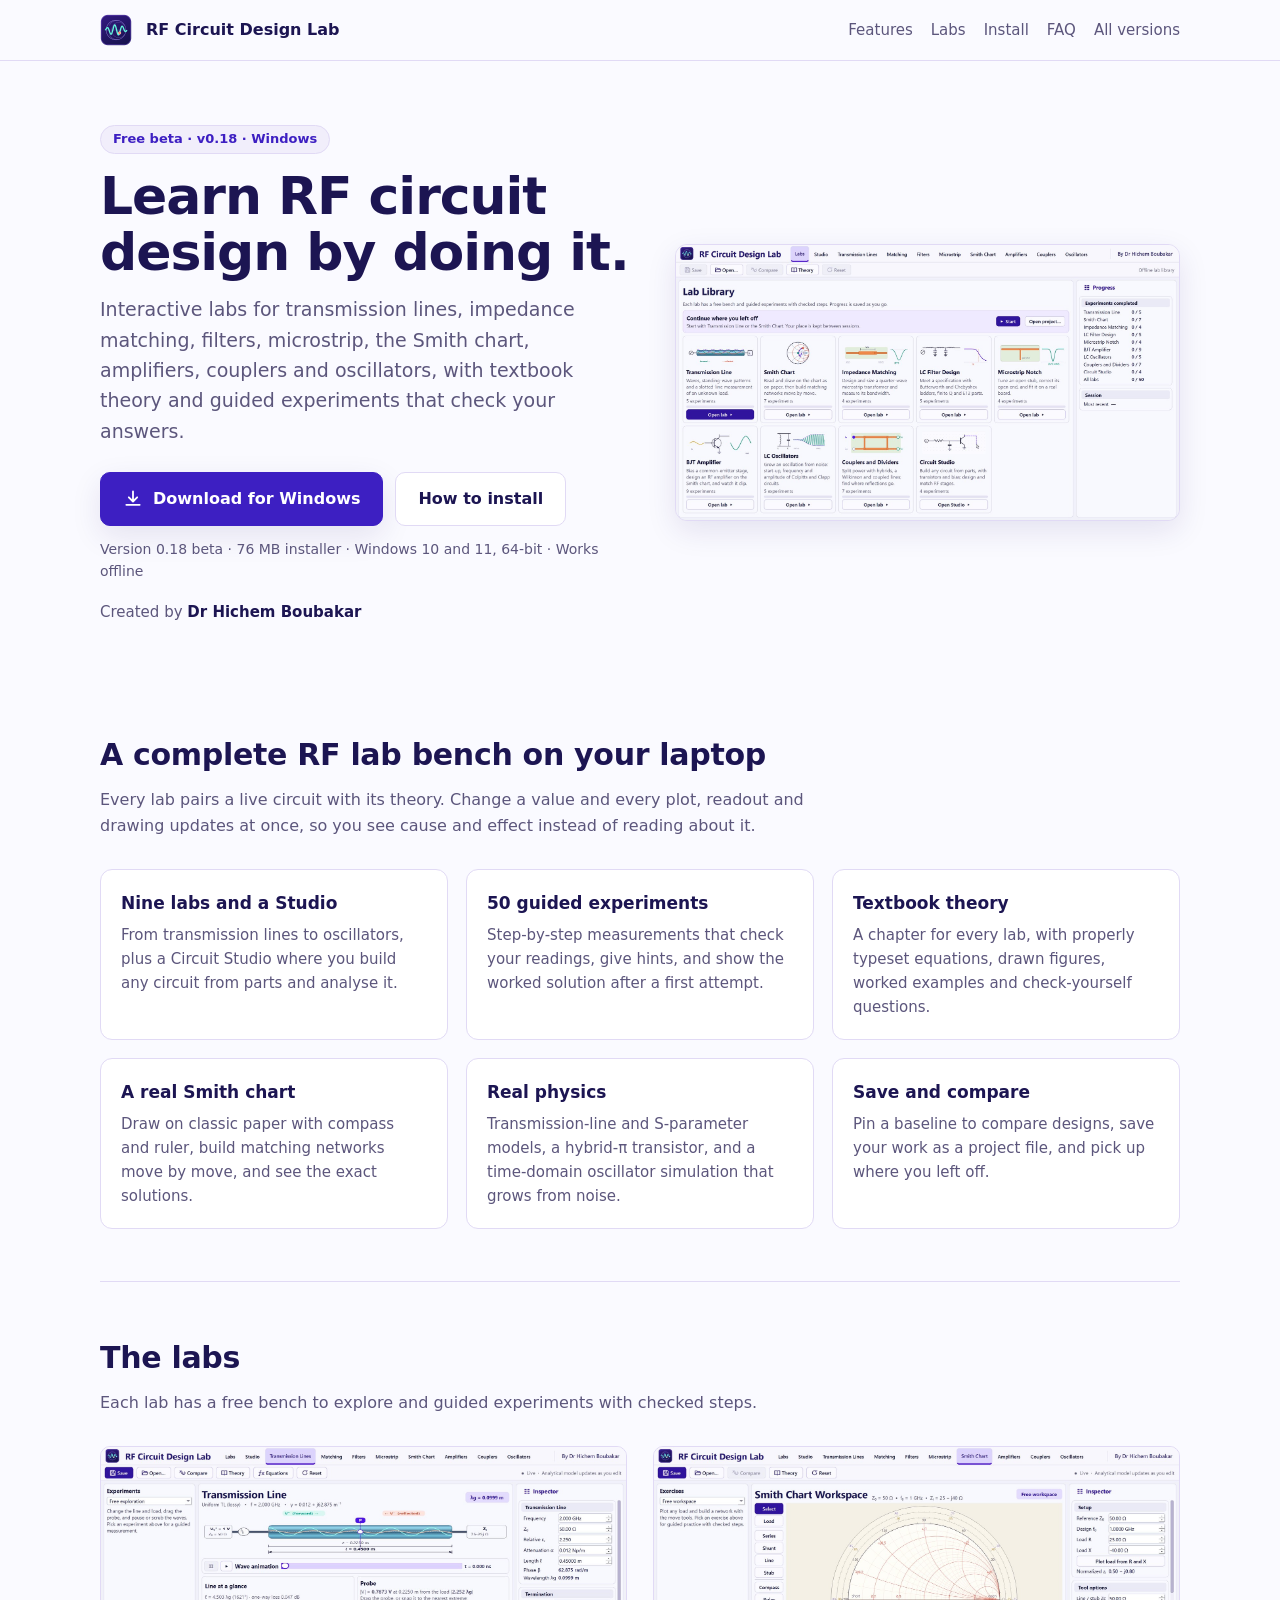
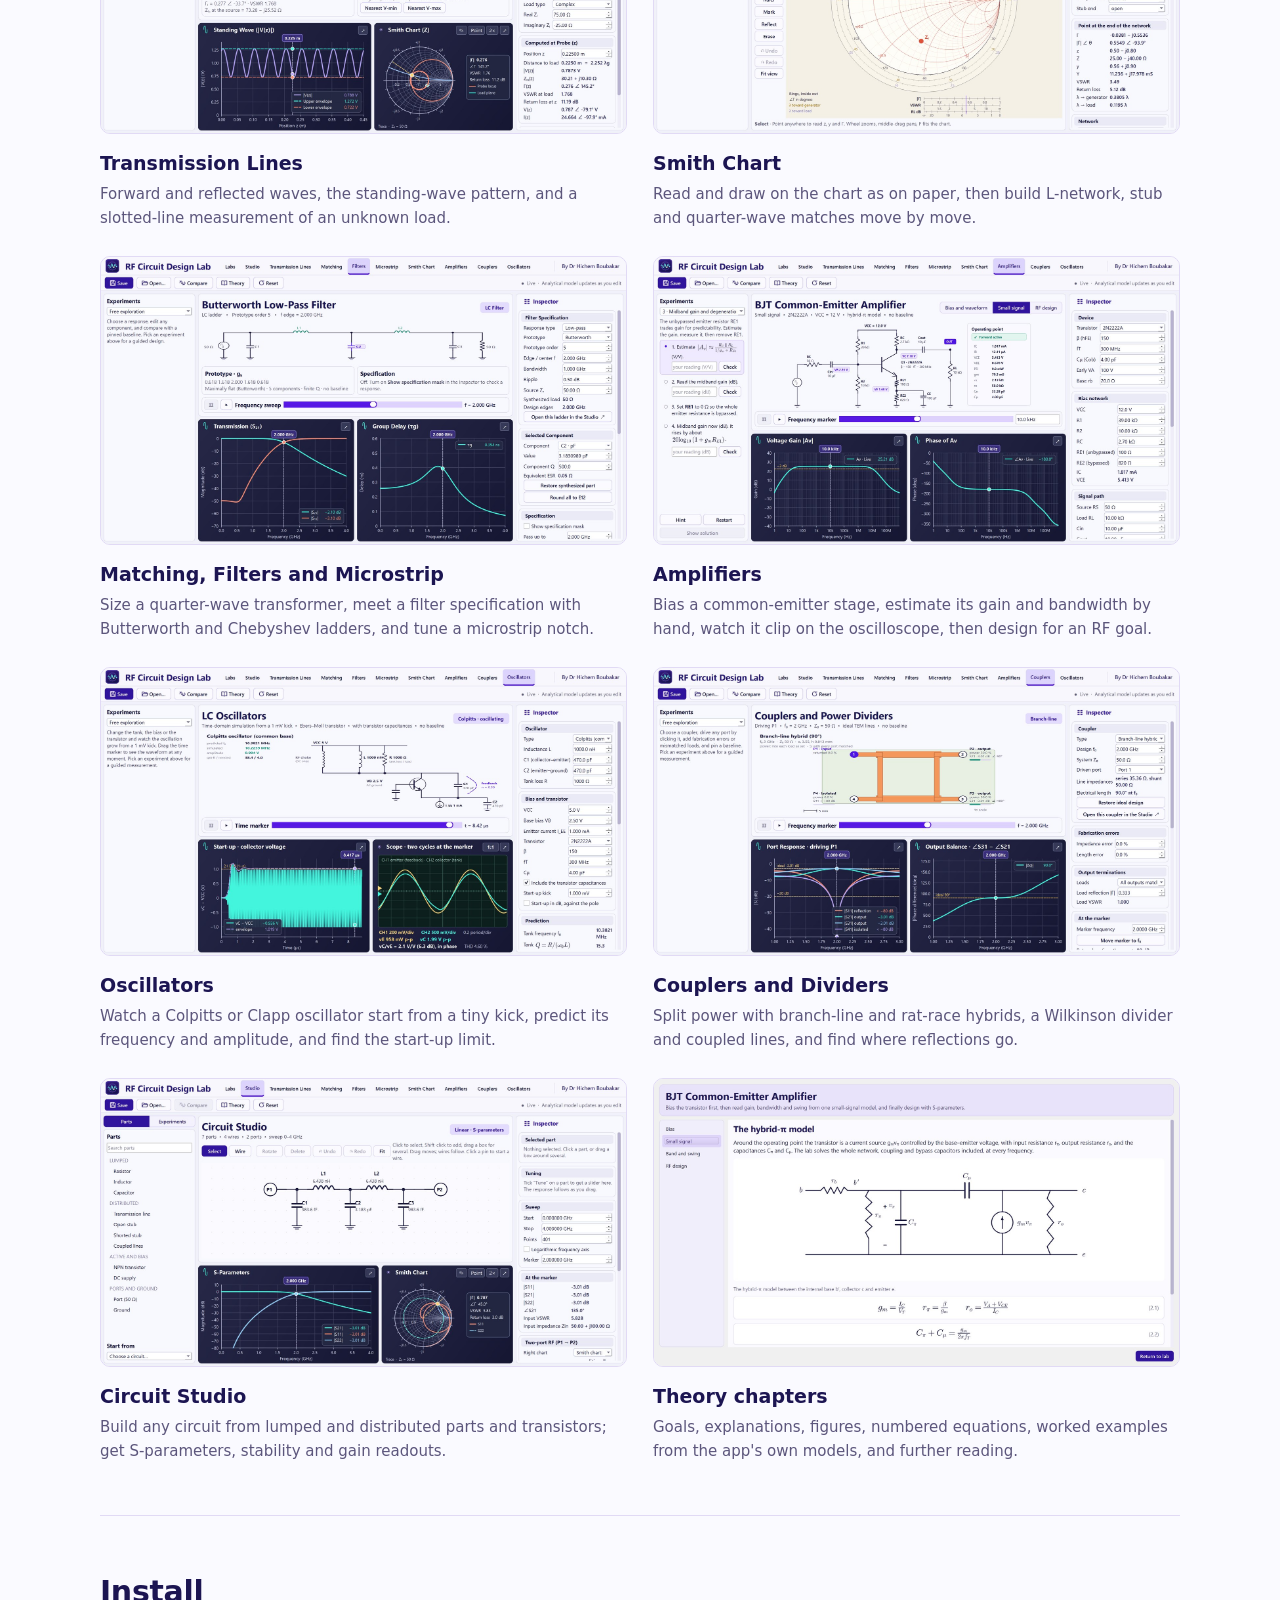
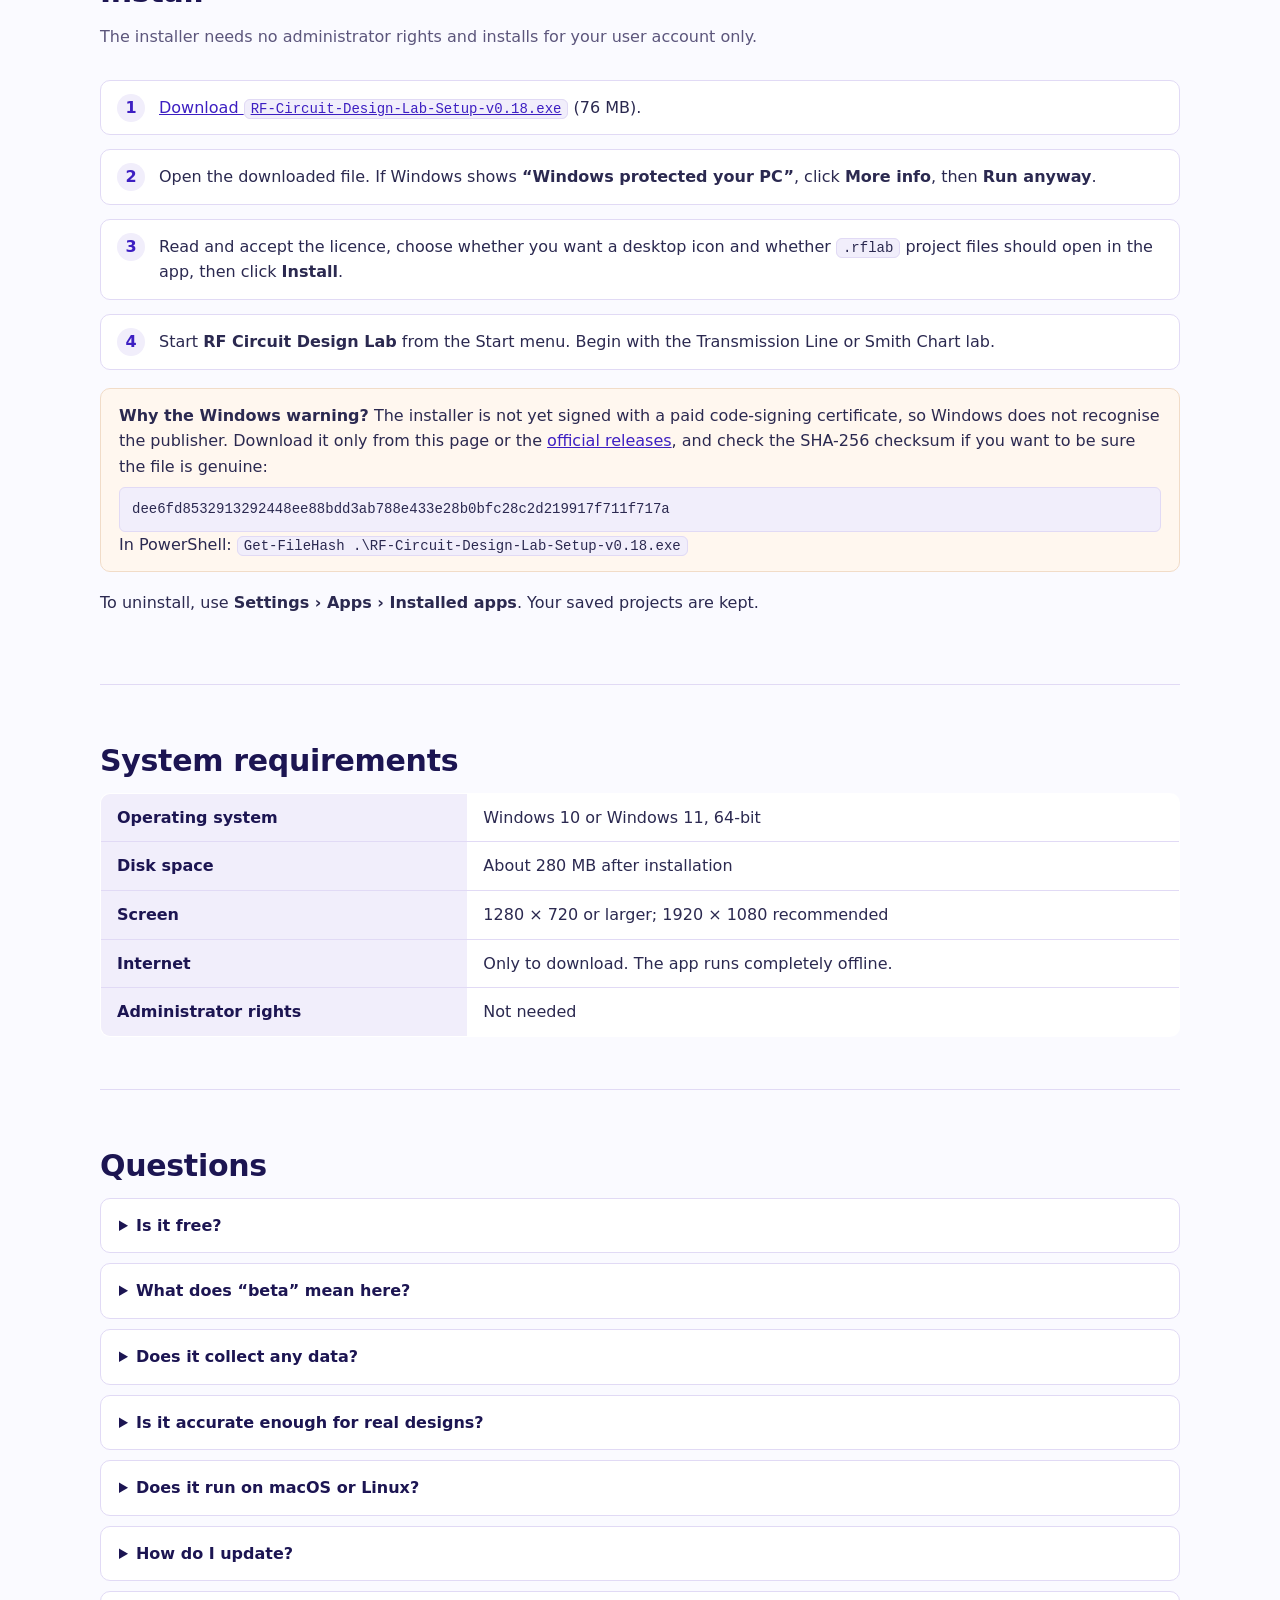
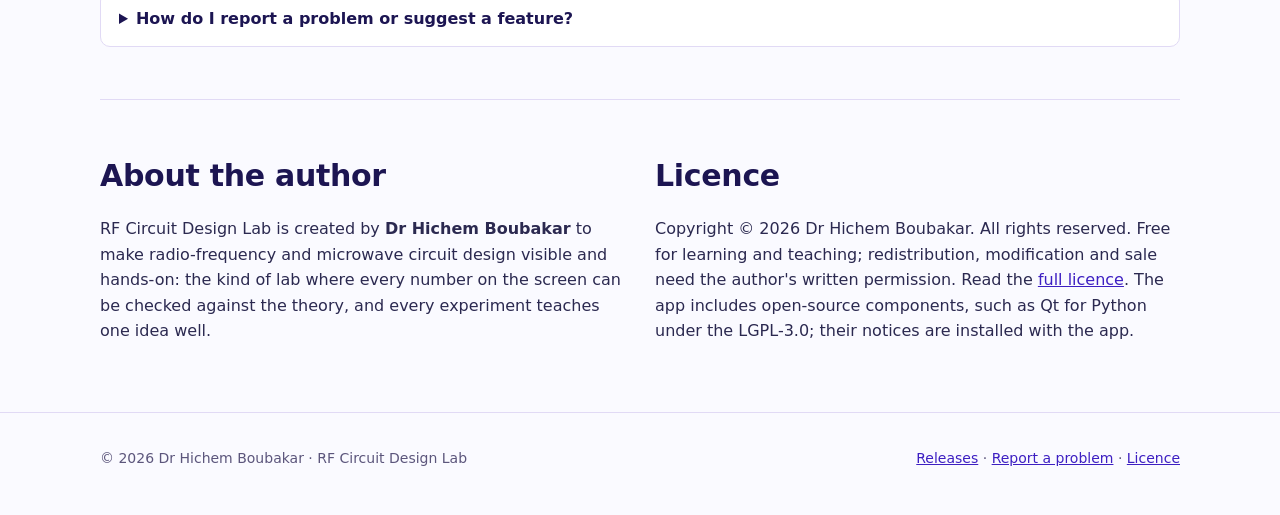
==== docs/index.html @ ada518f0 "RF Circuit Design Lab download page and v0.18 beta information" ====
<!doctype html>
<html lang="en">
<head>
<meta charset="utf-8">
<meta name="viewport" content="width=device-width, initial-scale=1">
<title>RF Circuit Design Lab: interactive RF and microwave labs for Windows</title>
<meta name="description" content="RF Circuit Design Lab by Dr Hichem Boubakar: free, offline Windows labs for transmission lines, matching, filters, microstrip, the Smith chart, amplifiers, couplers and oscillators, with theory chapters and guided experiments.">
<meta property="og:title" content="RF Circuit Design Lab">
<meta property="og:description" content="Interactive RF and microwave circuit design labs for Windows, with theory and guided experiments. Free beta.">
<meta property="og:image" content="https://hichemriky-maker.github.io/rf-circuit-design-lab/images/library.jpg">
<meta property="og:type" content="website">
<link rel="icon" href="images/favicon.ico">
<style>
:root {
  --bg: #fafaff; --surface: #ffffff; --soft: #f1eefb; --line: #e1daf5;
  --ink: #1c1552; --text: #2b2950; --muted: #5c567c; --accent: #3d1fc2; --accent-ink: #ffffff;
  --mint: #0a8f79; --warn-bg: #fff7ef; --warn-line: #f1dcc8;
  --shadow: 0 10px 30px rgba(40, 20, 110, .10);
}
@media (prefers-color-scheme: dark) {
  :root:not([data-theme="light"]) {
    --bg: #12101f; --surface: #1b1830; --soft: #221e3b; --line: #332d55;
    --ink: #ece9ff; --text: #d9d5f2; --muted: #a49fc4; --accent: #8f7bff; --accent-ink: #12101f;
    --mint: #43d3b8; --warn-bg: #2a2117; --warn-line: #4d3a26; --shadow: 0 10px 30px rgba(0,0,0,.35);
  }
}
* { box-sizing: border-box; }
html { scroll-behavior: smooth; }
body { margin: 0; background: var(--bg); color: var(--text); font: 16px/1.6 "Segoe UI", system-ui, -apple-system, Roboto, sans-serif; }
a { color: var(--accent); }
img { max-width: 100%; height: auto; display: block; }
.hero > *, .labs > *, .author > *, .features > * { min-width: 0; }
.wrap { max-width: 1120px; margin: 0 auto; padding: 0 20px; }
header.top { position: sticky; top: 0; z-index: 5; background: color-mix(in srgb, var(--bg) 88%, transparent); backdrop-filter: blur(8px); border-bottom: 1px solid var(--line); }
header.top .wrap { display: flex; align-items: center; gap: 14px; height: 60px; }
header.top img { width: 32px; height: 32px; border-radius: 8px; }
header.top .name { font-weight: 700; color: var(--ink); }
header.top nav { margin-left: auto; display: flex; gap: 18px; font-size: 15px; }
header.top nav a { color: var(--muted); text-decoration: none; }
header.top nav a:hover { color: var(--accent); }
.hero { padding: 64px 0 40px; display: grid; grid-template-columns: 1.05fr 1fr; gap: 44px; align-items: center; }
.badge { display: inline-block; font-size: 13px; font-weight: 650; color: var(--accent); background: var(--soft); border: 1px solid var(--line); border-radius: 999px; padding: 3px 12px; }
h1 { font-size: clamp(34px, 5vw, 52px); line-height: 1.08; color: var(--ink); margin: 14px 0 14px; letter-spacing: -.02em; }
.lead { font-size: 19px; color: var(--muted); margin: 0 0 26px; }
.by { color: var(--muted); margin-top: 18px; font-size: 15px; }
.by strong { color: var(--ink); }
.actions { display: flex; flex-wrap: wrap; gap: 12px; align-items: center; }
.button { display: inline-flex; align-items: center; gap: 10px; padding: 13px 22px; border-radius: 10px; font-weight: 650; text-decoration: none; border: 1px solid var(--line); color: var(--ink); background: var(--surface); }
.button.primary { background: var(--accent); color: var(--accent-ink); border-color: var(--accent); box-shadow: var(--shadow); }
.button.primary:hover { filter: brightness(1.08); }
.button svg { width: 20px; height: 20px; }
.meta { font-size: 14px; color: var(--muted); margin-top: 12px; }
.shot { border-radius: 12px; border: 1px solid var(--line); box-shadow: var(--shadow); background: var(--surface); }
section { padding: 52px 0; }
section + section { border-top: 1px solid var(--line); }
h2 { font-size: 30px; color: var(--ink); margin: 0 0 8px; letter-spacing: -.01em; }
.sub { color: var(--muted); margin: 0 0 30px; max-width: 760px; }
.features { display: grid; grid-template-columns: repeat(3, 1fr); gap: 18px; }
.card { background: var(--surface); border: 1px solid var(--line); border-radius: 12px; padding: 20px; }
.card h3 { margin: 0 0 6px; font-size: 17px; color: var(--ink); }
.card p { margin: 0; color: var(--muted); font-size: 15px; }
.labs { display: grid; grid-template-columns: repeat(2, 1fr); gap: 26px; }
.lab figure { margin: 0; }
.lab img { border-radius: 10px; border: 1px solid var(--line); }
.lab h3 { margin: 14px 0 4px; color: var(--ink); font-size: 19px; }
.lab p { margin: 0; color: var(--muted); font-size: 15px; }
.list { display: grid; grid-template-columns: repeat(2, 1fr); gap: 10px 30px; padding: 0; margin: 0; list-style: none; }
.list li { padding-left: 26px; position: relative; }
.list li::before { content: ""; position: absolute; left: 4px; top: 9px; width: 9px; height: 9px; border-radius: 50%; background: var(--mint); }
.steps { counter-reset: step; list-style: none; padding: 0; margin: 0; display: grid; gap: 14px; }
.steps li { counter-increment: step; position: relative; padding: 14px 18px 14px 58px; background: var(--surface); border: 1px solid var(--line); border-radius: 10px; }
.steps li::before { content: counter(step); position: absolute; left: 16px; top: 13px; width: 28px; height: 28px; border-radius: 50%; background: var(--soft); color: var(--accent); font-weight: 700; display: grid; place-items: center; }
.note { background: var(--warn-bg); border: 1px solid var(--warn-line); border-radius: 10px; padding: 14px 18px; margin-top: 18px; }
code, .hash { font-family: Consolas, "Cascadia Mono", monospace; font-size: 14px; background: var(--soft); border: 1px solid var(--line); border-radius: 6px; padding: 1px 6px; }
.hash { display: block; padding: 10px 12px; overflow-wrap: anywhere; margin-top: 8px; }
table { width: 100%; border-collapse: collapse; background: var(--surface); border: 1px solid var(--line); border-radius: 10px; overflow: hidden; }
th, td { text-align: left; padding: 11px 16px; border-bottom: 1px solid var(--line); vertical-align: top; }
th { width: 34%; color: var(--ink); font-weight: 650; background: var(--soft); }
tr:last-child th, tr:last-child td { border-bottom: none; }
details { background: var(--surface); border: 1px solid var(--line); border-radius: 10px; padding: 14px 18px; }
details + details { margin-top: 10px; }
summary { cursor: pointer; font-weight: 650; color: var(--ink); }
details p { margin: 10px 0 0; color: var(--muted); }
.author { display: grid; grid-template-columns: 1fr 1fr; gap: 30px; }
footer { padding: 34px 0 46px; color: var(--muted); font-size: 14px; border-top: 1px solid var(--line); }
footer .wrap { display: flex; flex-wrap: wrap; gap: 10px 24px; justify-content: space-between; }
@media (max-width: 860px) {
  .hero, .labs, .author { grid-template-columns: 1fr; }
  .features { grid-template-columns: 1fr 1fr; }
  .list { grid-template-columns: 1fr; }
  header.top nav { display: none; }
  .hero { padding-top: 36px; }
}
@media (max-width: 560px) { .features { grid-template-columns: 1fr; } th { width: 42%; } }
</style>
</head>
<body>
<header class="top">
  <div class="wrap">
    <img src="images/icon.png" alt="">
    <span class="name">RF Circuit Design Lab</span>
    <nav>
      <a href="#features">Features</a>
      <a href="#labs">Labs</a>
      <a href="#install">Install</a>
      <a href="#faq">FAQ</a>
      <a href="https://github.com/hichemriky-maker/rf-circuit-design-lab/releases">All versions</a>
    </nav>
  </div>
</header>

<main class="wrap">
  <div class="hero">
    <div>
      <span class="badge">Free beta · v0.18 · Windows</span>
      <h1>Learn RF circuit design by doing it.</h1>
      <p class="lead">Interactive labs for transmission lines, impedance matching, filters, microstrip, the Smith chart, amplifiers, couplers and oscillators, with textbook theory and guided experiments that check your answers.</p>
      <div class="actions">
        <a class="button primary" href="https://github.com/hichemriky-maker/rf-circuit-design-lab/releases/download/v0.18/RF-Circuit-Design-Lab-Setup-v0.18.exe">
          <svg viewBox="0 0 24 24" fill="none" stroke="currentColor" stroke-width="2.2" stroke-linecap="round" stroke-linejoin="round" aria-hidden="true"><path d="M12 3v12m0 0-5-5m5 5 5-5M4 19h16"/></svg>
          Download for Windows
        </a>
        <a class="button" href="#install">How to install</a>
      </div>
      <p class="meta">Version 0.18 beta · 76 MB installer · Windows 10 and 11, 64-bit · Works offline</p>
      <p class="by">Created by <strong>Dr Hichem Boubakar</strong></p>
    </div>
    <img class="shot" src="images/library.jpg" alt="The Lab Library: nine labs and the Circuit Studio, each with its experiments and progress" width="1600" height="873">
  </div>

  <section id="features">
    <h2>A complete RF lab bench on your laptop</h2>
    <p class="sub">Every lab pairs a live circuit with its theory. Change a value and every plot, readout and drawing updates at once, so you see cause and effect instead of reading about it.</p>
    <div class="features">
      <div class="card"><h3>Nine labs and a Studio</h3><p>From transmission lines to oscillators, plus a Circuit Studio where you build any circuit from parts and analyse it.</p></div>
      <div class="card"><h3>50 guided experiments</h3><p>Step-by-step measurements that check your readings, give hints, and show the worked solution after a first attempt.</p></div>
      <div class="card"><h3>Textbook theory</h3><p>A chapter for every lab, with properly typeset equations, drawn figures, worked examples and check-yourself questions.</p></div>
      <div class="card"><h3>A real Smith chart</h3><p>Draw on classic paper with compass and ruler, build matching networks move by move, and see the exact solutions.</p></div>
      <div class="card"><h3>Real physics</h3><p>Transmission-line and S-parameter models, a hybrid-π transistor, and a time-domain oscillator simulation that grows from noise.</p></div>
      <div class="card"><h3>Save and compare</h3><p>Pin a baseline to compare designs, save your work as a project file, and pick up where you left off.</p></div>
    </div>
  </section>

  <section id="labs">
    <h2>The labs</h2>
    <p class="sub">Each lab has a free bench to explore and guided experiments with checked steps.</p>
    <div class="labs">
      <div class="lab"><img src="images/transmission-lines.jpg" alt="Transmission Line lab with the standing wave along the line" loading="lazy" width="1600" height="873"><h3>Transmission Lines</h3><p>Forward and reflected waves, the standing-wave pattern, and a slotted-line measurement of an unknown load.</p></div>
      <div class="lab"><img src="images/smith-chart.jpg" alt="Smith Chart workspace with a load plotted on the impedance grid" loading="lazy" width="1600" height="873"><h3>Smith Chart</h3><p>Read and draw on the chart as on paper, then build L-network, stub and quarter-wave matches move by move.</p></div>
      <div class="lab"><img src="images/filters.jpg" alt="LC Filter Design lab with a Butterworth ladder and its response" loading="lazy" width="1600" height="873"><h3>Matching, Filters and Microstrip</h3><p>Size a quarter-wave transformer, meet a filter specification with Butterworth and Chebyshev ladders, and tune a microstrip notch.</p></div>
      <div class="lab"><img src="images/amplifiers.jpg" alt="BJT amplifier lab with a guided gain experiment and frequency response" loading="lazy" width="1600" height="873"><h3>Amplifiers</h3><p>Bias a common-emitter stage, estimate its gain and bandwidth by hand, watch it clip on the oscilloscope, then design for an RF goal.</p></div>
      <div class="lab"><img src="images/oscillators.jpg" alt="LC Oscillators lab with a Colpitts circuit growing from noise" loading="lazy" width="1600" height="873"><h3>Oscillators</h3><p>Watch a Colpitts or Clapp oscillator start from a tiny kick, predict its frequency and amplitude, and find the start-up limit.</p></div>
      <div class="lab"><img src="images/couplers.jpg" alt="Couplers and Dividers lab with a branch-line hybrid" loading="lazy" width="1600" height="873"><h3>Couplers and Dividers</h3><p>Split power with branch-line and rat-race hybrids, a Wilkinson divider and coupled lines, and find where reflections go.</p></div>
      <div class="lab"><img src="images/studio.jpg" alt="Circuit Studio with a low-pass filter drawn from parts" loading="lazy" width="1600" height="873"><h3>Circuit Studio</h3><p>Build any circuit from lumped and distributed parts and transistors; get S-parameters, stability and gain readouts.</p></div>
      <div class="lab"><img src="images/theory.jpg" alt="Theory chapter with the hybrid-π model and typeset equations" loading="lazy" width="1600" height="873"><h3>Theory chapters</h3><p>Goals, explanations, figures, numbered equations, worked examples from the app's own models, and further reading.</p></div>
    </div>
  </section>

  <section id="install">
    <h2>Install</h2>
    <p class="sub">The installer needs no administrator rights and installs for your user account only.</p>
    <ol class="steps">
      <li><a href="https://github.com/hichemriky-maker/rf-circuit-design-lab/releases/download/v0.18/RF-Circuit-Design-Lab-Setup-v0.18.exe">Download <code>RF-Circuit-Design-Lab-Setup-v0.18.exe</code></a> (76 MB).</li>
      <li>Open the downloaded file. If Windows shows <strong>“Windows protected your PC”</strong>, click <strong>More info</strong>, then <strong>Run anyway</strong>.</li>
      <li>Read and accept the licence, choose whether you want a desktop icon and whether <code>.rflab</code> project files should open in the app, then click <strong>Install</strong>.</li>
      <li>Start <strong>RF Circuit Design Lab</strong> from the Start menu. Begin with the Transmission Line or Smith Chart lab.</li>
    </ol>
    <div class="note"><strong>Why the Windows warning?</strong> The installer is not yet signed with a paid code-signing certificate, so Windows does not recognise the publisher. Download it only from this page or the <a href="https://github.com/hichemriky-maker/rf-circuit-design-lab/releases">official releases</a>, and check the SHA-256 checksum if you want to be sure the file is genuine:
      <span class="hash">dee6fd8532913292448ee88bdd3ab788e433e28b0bfc28c2d219917f711f717a</span>
      In PowerShell: <code>Get-FileHash .\RF-Circuit-Design-Lab-Setup-v0.18.exe</code></div>
    <p style="margin-top:18px">To uninstall, use <strong>Settings › Apps › Installed apps</strong>. Your saved projects are kept.</p>
  </section>

  <section id="requirements">
    <h2>System requirements</h2>
    <table>
      <tr><th>Operating system</th><td>Windows 10 or Windows 11, 64-bit</td></tr>
      <tr><th>Disk space</th><td>About 280 MB after installation</td></tr>
      <tr><th>Screen</th><td>1280 × 720 or larger; 1920 × 1080 recommended</td></tr>
      <tr><th>Internet</th><td>Only to download. The app runs completely offline.</td></tr>
      <tr><th>Administrator rights</th><td>Not needed</td></tr>
    </table>
  </section>

  <section id="faq">
    <h2>Questions</h2>
    <details><summary>Is it free?</summary><p>Yes. It is free for learning and teaching. Please share a link to this page rather than the installer file, so everyone gets the latest version.</p></details>
    <details><summary>What does “beta” mean here?</summary><p>All labs work and the physics is tested against closed-form results, but the app is still growing. Features may change between versions, and your reports help make it better.</p></details>
    <details><summary>Does it collect any data?</summary><p>No. The app works offline and sends nothing anywhere. Your session and projects are stored only on your own computer.</p></details>
    <details><summary>Is it accurate enough for real designs?</summary><p>It uses simplified models made for teaching. Results show the right behaviour and trends but can differ from real hardware. Do not use it for production or safety-critical design.</p></details>
    <details><summary>Does it run on macOS or Linux?</summary><p>Not yet. This version is for Windows only.</p></details>
    <details><summary>How do I update?</summary><p>Download the newest installer from this page and run it. It replaces the old version and keeps your saved work.</p></details>
    <details><summary>How do I report a problem or suggest a feature?</summary><p><a href="https://github.com/hichemriky-maker/rf-circuit-design-lab/issues">Open an issue on GitHub</a> with what you did, what you expected and what happened, plus a screenshot if you can.</p></details>
  </section>

  <section id="about">
    <div class="author">
      <div>
        <h2>About the author</h2>
        <p>RF Circuit Design Lab is created by <strong>Dr Hichem Boubakar</strong> to make radio-frequency and microwave circuit design visible and hands-on: the kind of lab where every number on the screen can be checked against the theory, and every experiment teaches one idea well.</p>
      </div>
      <div>
        <h2>Licence</h2>
        <p>Copyright © 2026 Dr Hichem Boubakar. All rights reserved. Free for learning and teaching; redistribution, modification and sale need the author's written permission. Read the <a href="https://github.com/hichemriky-maker/rf-circuit-design-lab/blob/main/LICENSE.txt">full licence</a>. The app includes open-source components, such as Qt for Python under the LGPL-3.0; their notices are installed with the app.</p>
      </div>
    </div>
  </section>
</main>

<footer>
  <div class="wrap">
    <span>© 2026 Dr Hichem Boubakar · RF Circuit Design Lab</span>
    <span><a href="https://github.com/hichemriky-maker/rf-circuit-design-lab/releases">Releases</a> · <a href="https://github.com/hichemriky-maker/rf-circuit-design-lab/issues">Report a problem</a> · <a href="https://github.com/hichemriky-maker/rf-circuit-design-lab/blob/main/LICENSE.txt">Licence</a></span>
  </div>
</footer>
</body>
</html>
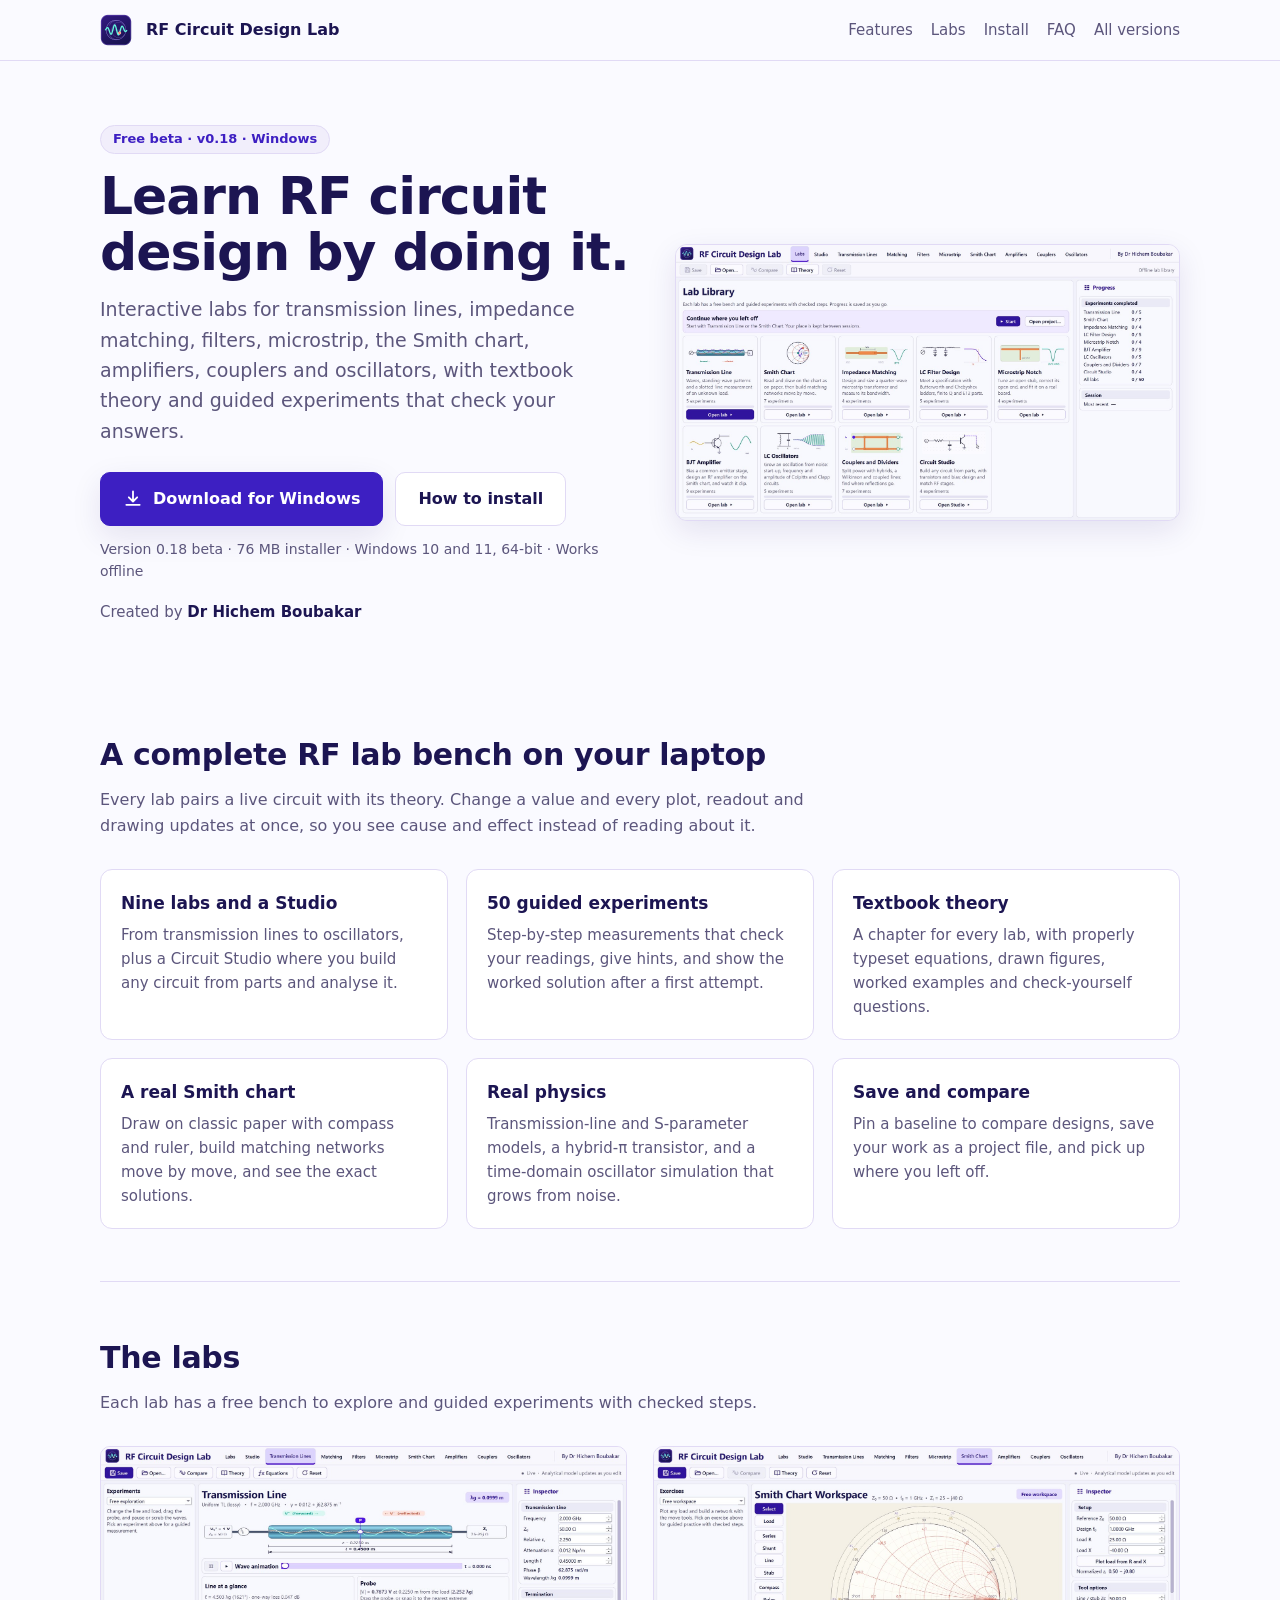
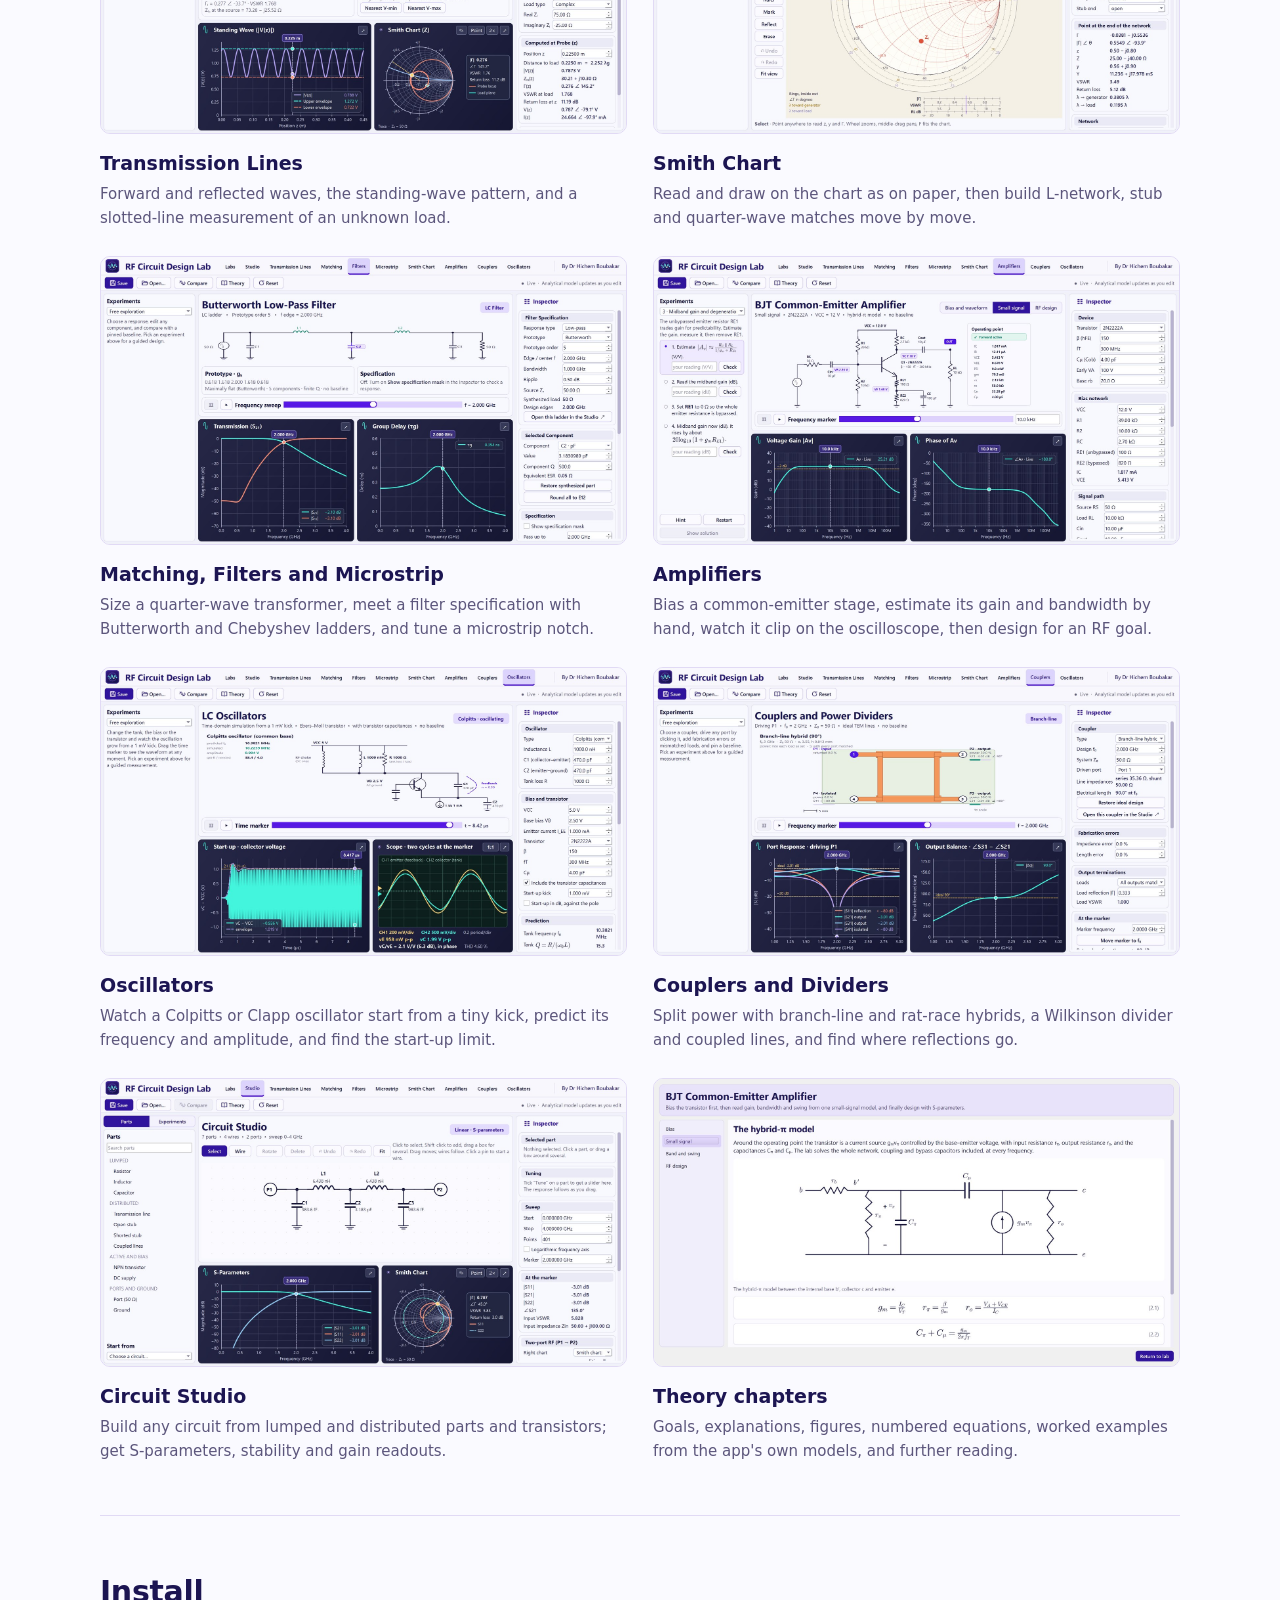
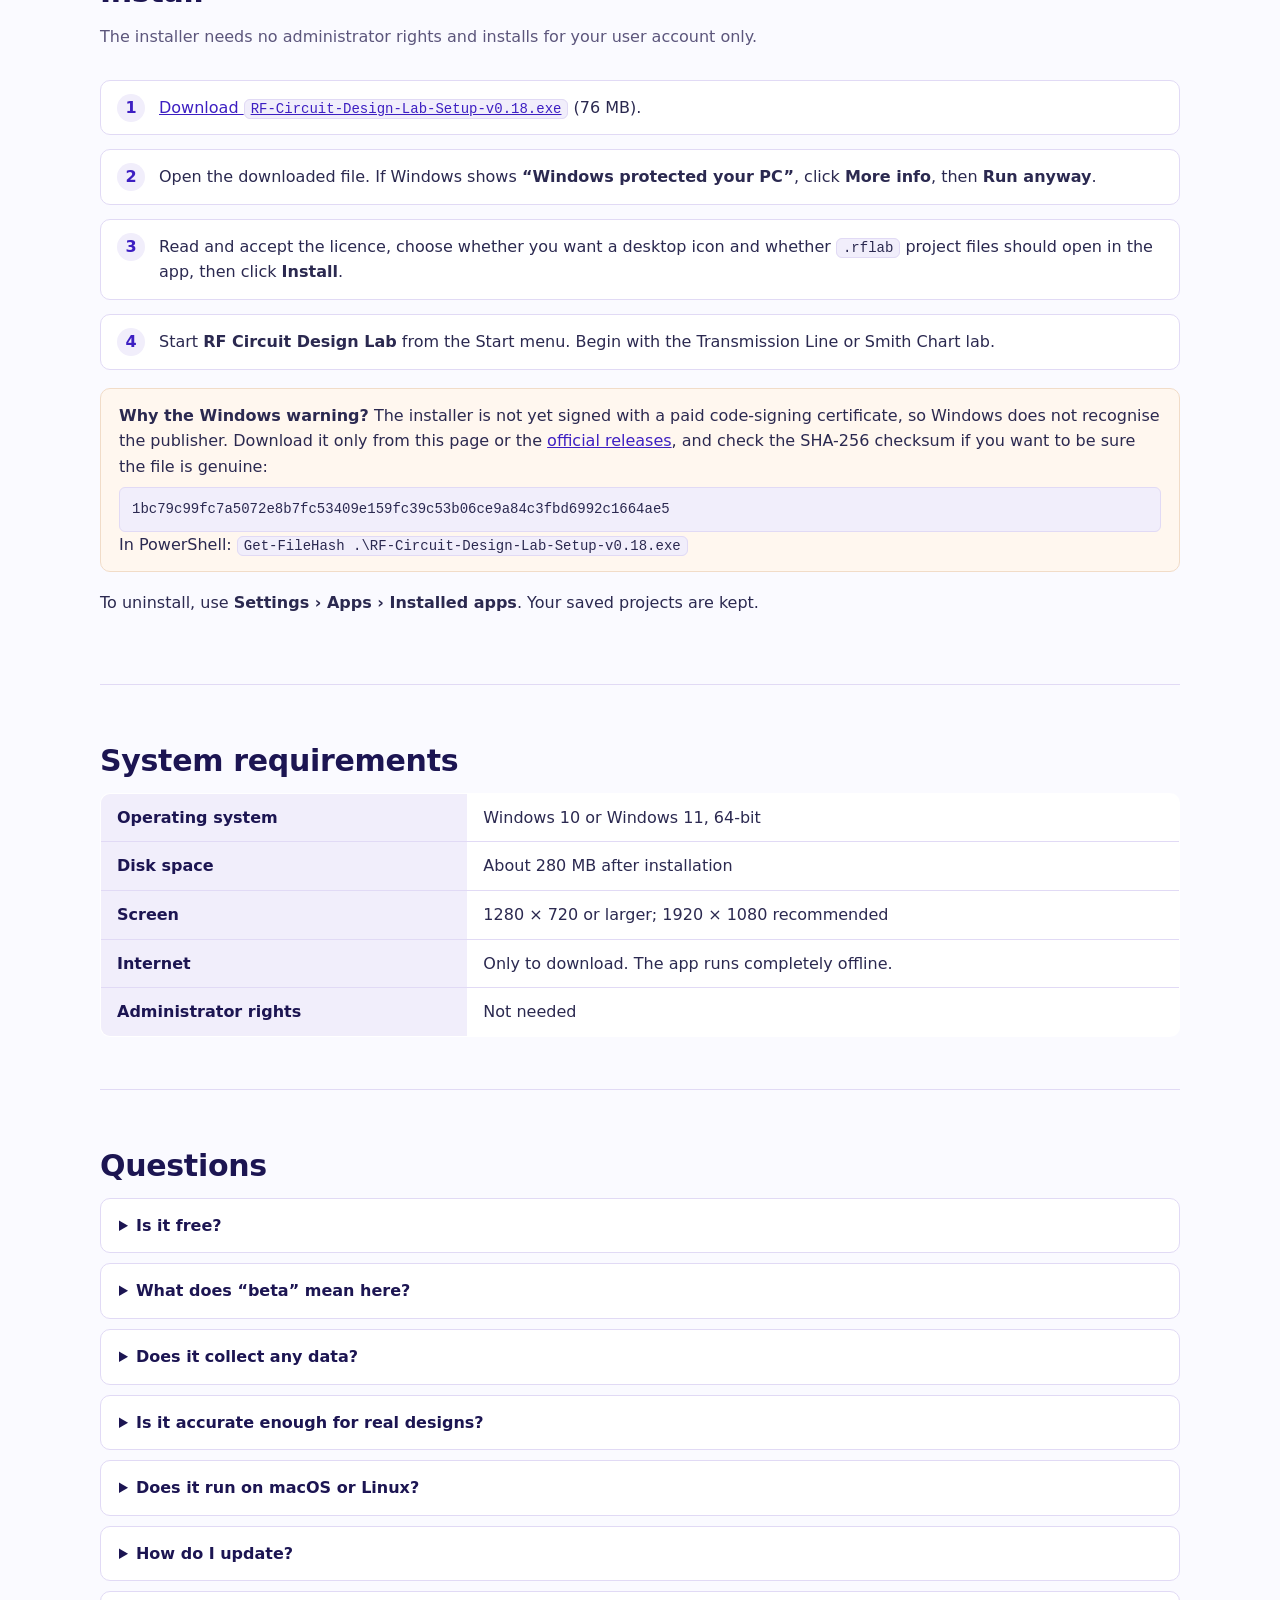
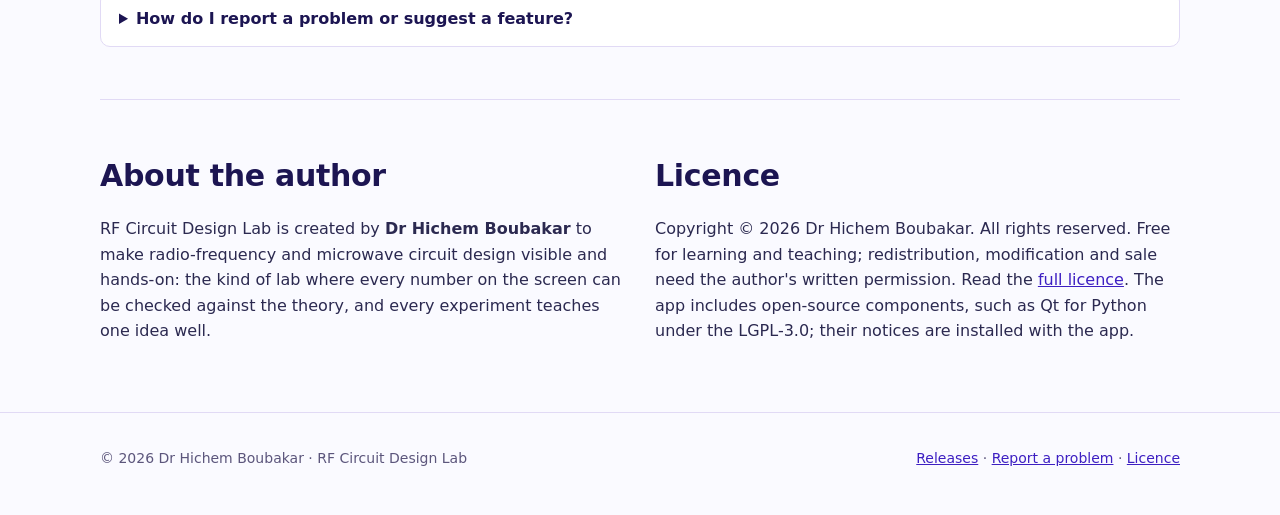
==== commit 971bf9c8: "Use the new username hichemboubakar in all links; new installer checksum" ====
--- a/docs/index.html
+++ b/docs/index.html
@@ -7,7 +7,7 @@
 <meta name="description" content="RF Circuit Design Lab by Dr Hichem Boubakar: free, offline Windows labs for transmission lines, matching, filters, microstrip, the Smith chart, amplifiers, couplers and oscillators, with theory chapters and guided experiments.">
 <meta property="og:title" content="RF Circuit Design Lab">
 <meta property="og:description" content="Interactive RF and microwave circuit design labs for Windows, with theory and guided experiments. Free beta.">
-<meta property="og:image" content="https://hichemriky-maker.github.io/rf-circuit-design-lab/images/library.jpg">
+<meta property="og:image" content="https://hichemboubakar.github.io/rf-circuit-design-lab/images/library.jpg">
 <meta property="og:type" content="website">
 <link rel="icon" href="images/favicon.ico">
 <style>
@@ -104,7 +104,7 @@
       <a href="#labs">Labs</a>
       <a href="#install">Install</a>
       <a href="#faq">FAQ</a>
-      <a href="https://github.com/hichemriky-maker/rf-circuit-design-lab/releases">All versions</a>
+      <a href="https://github.com/hichemboubakar/rf-circuit-design-lab/releases">All versions</a>
     </nav>
   </div>
 </header>
@@ -116,7 +116,7 @@
       <h1>Learn RF circuit design by doing it.</h1>
       <p class="lead">Interactive labs for transmission lines, impedance matching, filters, microstrip, the Smith chart, amplifiers, couplers and oscillators, with textbook theory and guided experiments that check your answers.</p>
       <div class="actions">
-        <a class="button primary" href="https://github.com/hichemriky-maker/rf-circuit-design-lab/releases/download/v0.18/RF-Circuit-Design-Lab-Setup-v0.18.exe">
+        <a class="button primary" href="https://github.com/hichemboubakar/rf-circuit-design-lab/releases/download/v0.18/RF-Circuit-Design-Lab-Setup-v0.18.exe">
           <svg viewBox="0 0 24 24" fill="none" stroke="currentColor" stroke-width="2.2" stroke-linecap="round" stroke-linejoin="round" aria-hidden="true"><path d="M12 3v12m0 0-5-5m5 5 5-5M4 19h16"/></svg>
           Download for Windows
         </a>
@@ -160,13 +160,13 @@
     <h2>Install</h2>
     <p class="sub">The installer needs no administrator rights and installs for your user account only.</p>
     <ol class="steps">
-      <li><a href="https://github.com/hichemriky-maker/rf-circuit-design-lab/releases/download/v0.18/RF-Circuit-Design-Lab-Setup-v0.18.exe">Download <code>RF-Circuit-Design-Lab-Setup-v0.18.exe</code></a> (76 MB).</li>
+      <li><a href="https://github.com/hichemboubakar/rf-circuit-design-lab/releases/download/v0.18/RF-Circuit-Design-Lab-Setup-v0.18.exe">Download <code>RF-Circuit-Design-Lab-Setup-v0.18.exe</code></a> (76 MB).</li>
       <li>Open the downloaded file. If Windows shows <strong>“Windows protected your PC”</strong>, click <strong>More info</strong>, then <strong>Run anyway</strong>.</li>
       <li>Read and accept the licence, choose whether you want a desktop icon and whether <code>.rflab</code> project files should open in the app, then click <strong>Install</strong>.</li>
       <li>Start <strong>RF Circuit Design Lab</strong> from the Start menu. Begin with the Transmission Line or Smith Chart lab.</li>
     </ol>
-    <div class="note"><strong>Why the Windows warning?</strong> The installer is not yet signed with a paid code-signing certificate, so Windows does not recognise the publisher. Download it only from this page or the <a href="https://github.com/hichemriky-maker/rf-circuit-design-lab/releases">official releases</a>, and check the SHA-256 checksum if you want to be sure the file is genuine:
-      <span class="hash">dee6fd8532913292448ee88bdd3ab788e433e28b0bfc28c2d219917f711f717a</span>
+    <div class="note"><strong>Why the Windows warning?</strong> The installer is not yet signed with a paid code-signing certificate, so Windows does not recognise the publisher. Download it only from this page or the <a href="https://github.com/hichemboubakar/rf-circuit-design-lab/releases">official releases</a>, and check the SHA-256 checksum if you want to be sure the file is genuine:
+      <span class="hash">1bc79c99fc7a5072e8b7fc53409e159fc39c53b06ce9a84c3fbd6992c1664ae5</span>
       In PowerShell: <code>Get-FileHash .\RF-Circuit-Design-Lab-Setup-v0.18.exe</code></div>
     <p style="margin-top:18px">To uninstall, use <strong>Settings › Apps › Installed apps</strong>. Your saved projects are kept.</p>
   </section>
@@ -190,7 +190,7 @@
     <details><summary>Is it accurate enough for real designs?</summary><p>It uses simplified models made for teaching. Results show the right behaviour and trends but can differ from real hardware. Do not use it for production or safety-critical design.</p></details>
     <details><summary>Does it run on macOS or Linux?</summary><p>Not yet. This version is for Windows only.</p></details>
     <details><summary>How do I update?</summary><p>Download the newest installer from this page and run it. It replaces the old version and keeps your saved work.</p></details>
-    <details><summary>How do I report a problem or suggest a feature?</summary><p><a href="https://github.com/hichemriky-maker/rf-circuit-design-lab/issues">Open an issue on GitHub</a> with what you did, what you expected and what happened, plus a screenshot if you can.</p></details>
+    <details><summary>How do I report a problem or suggest a feature?</summary><p><a href="https://github.com/hichemboubakar/rf-circuit-design-lab/issues">Open an issue on GitHub</a> with what you did, what you expected and what happened, plus a screenshot if you can.</p></details>
   </section>
 
   <section id="about">
@@ -201,7 +201,7 @@
       </div>
       <div>
         <h2>Licence</h2>
-        <p>Copyright © 2026 Dr Hichem Boubakar. All rights reserved. Free for learning and teaching; redistribution, modification and sale need the author's written permission. Read the <a href="https://github.com/hichemriky-maker/rf-circuit-design-lab/blob/main/LICENSE.txt">full licence</a>. The app includes open-source components, such as Qt for Python under the LGPL-3.0; their notices are installed with the app.</p>
+        <p>Copyright © 2026 Dr Hichem Boubakar. All rights reserved. Free for learning and teaching; redistribution, modification and sale need the author's written permission. Read the <a href="https://github.com/hichemboubakar/rf-circuit-design-lab/blob/main/LICENSE.txt">full licence</a>. The app includes open-source components, such as Qt for Python under the LGPL-3.0; their notices are installed with the app.</p>
       </div>
     </div>
   </section>
@@ -210,7 +210,7 @@
 <footer>
   <div class="wrap">
     <span>© 2026 Dr Hichem Boubakar · RF Circuit Design Lab</span>
-    <span><a href="https://github.com/hichemriky-maker/rf-circuit-design-lab/releases">Releases</a> · <a href="https://github.com/hichemriky-maker/rf-circuit-design-lab/issues">Report a problem</a> · <a href="https://github.com/hichemriky-maker/rf-circuit-design-lab/blob/main/LICENSE.txt">Licence</a></span>
+    <span><a href="https://github.com/hichemboubakar/rf-circuit-design-lab/releases">Releases</a> · <a href="https://github.com/hichemboubakar/rf-circuit-design-lab/issues">Report a problem</a> · <a href="https://github.com/hichemboubakar/rf-circuit-design-lab/blob/main/LICENSE.txt">Licence</a></span>
   </div>
 </footer>
 </body>
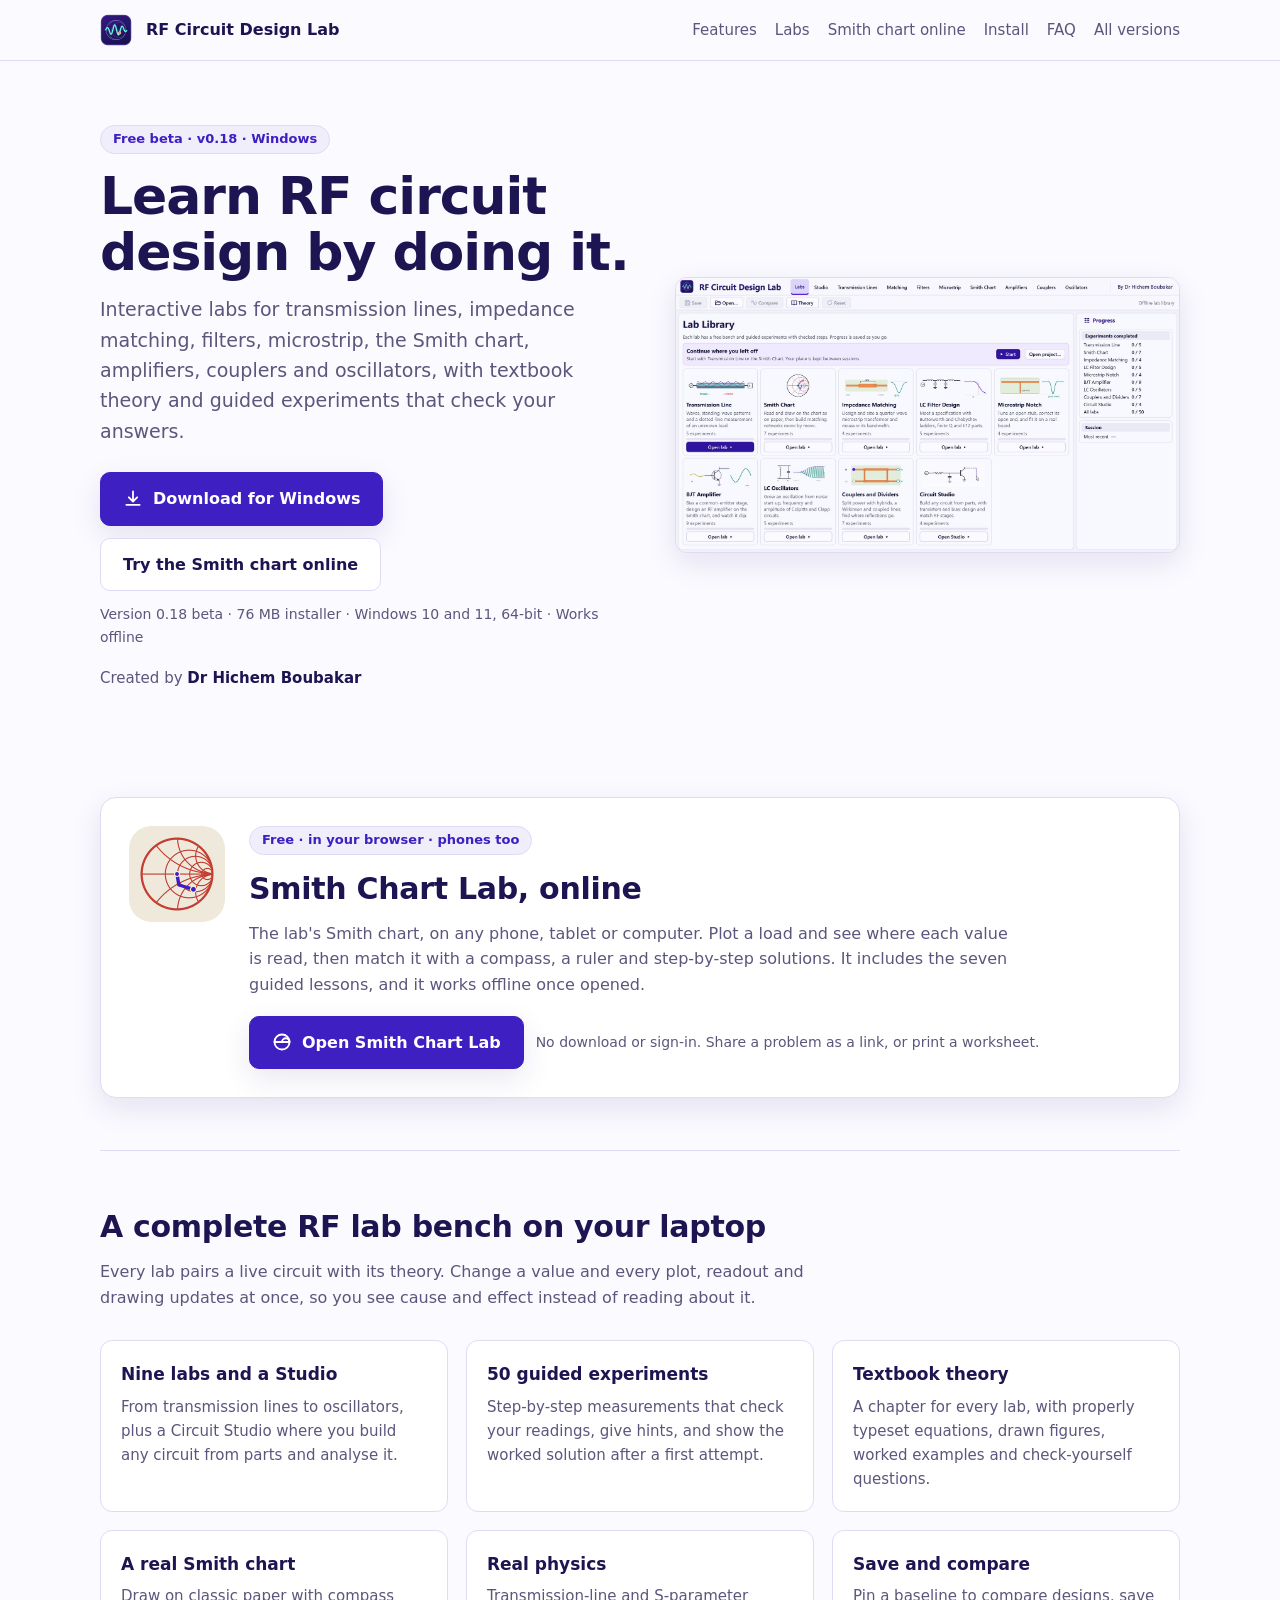
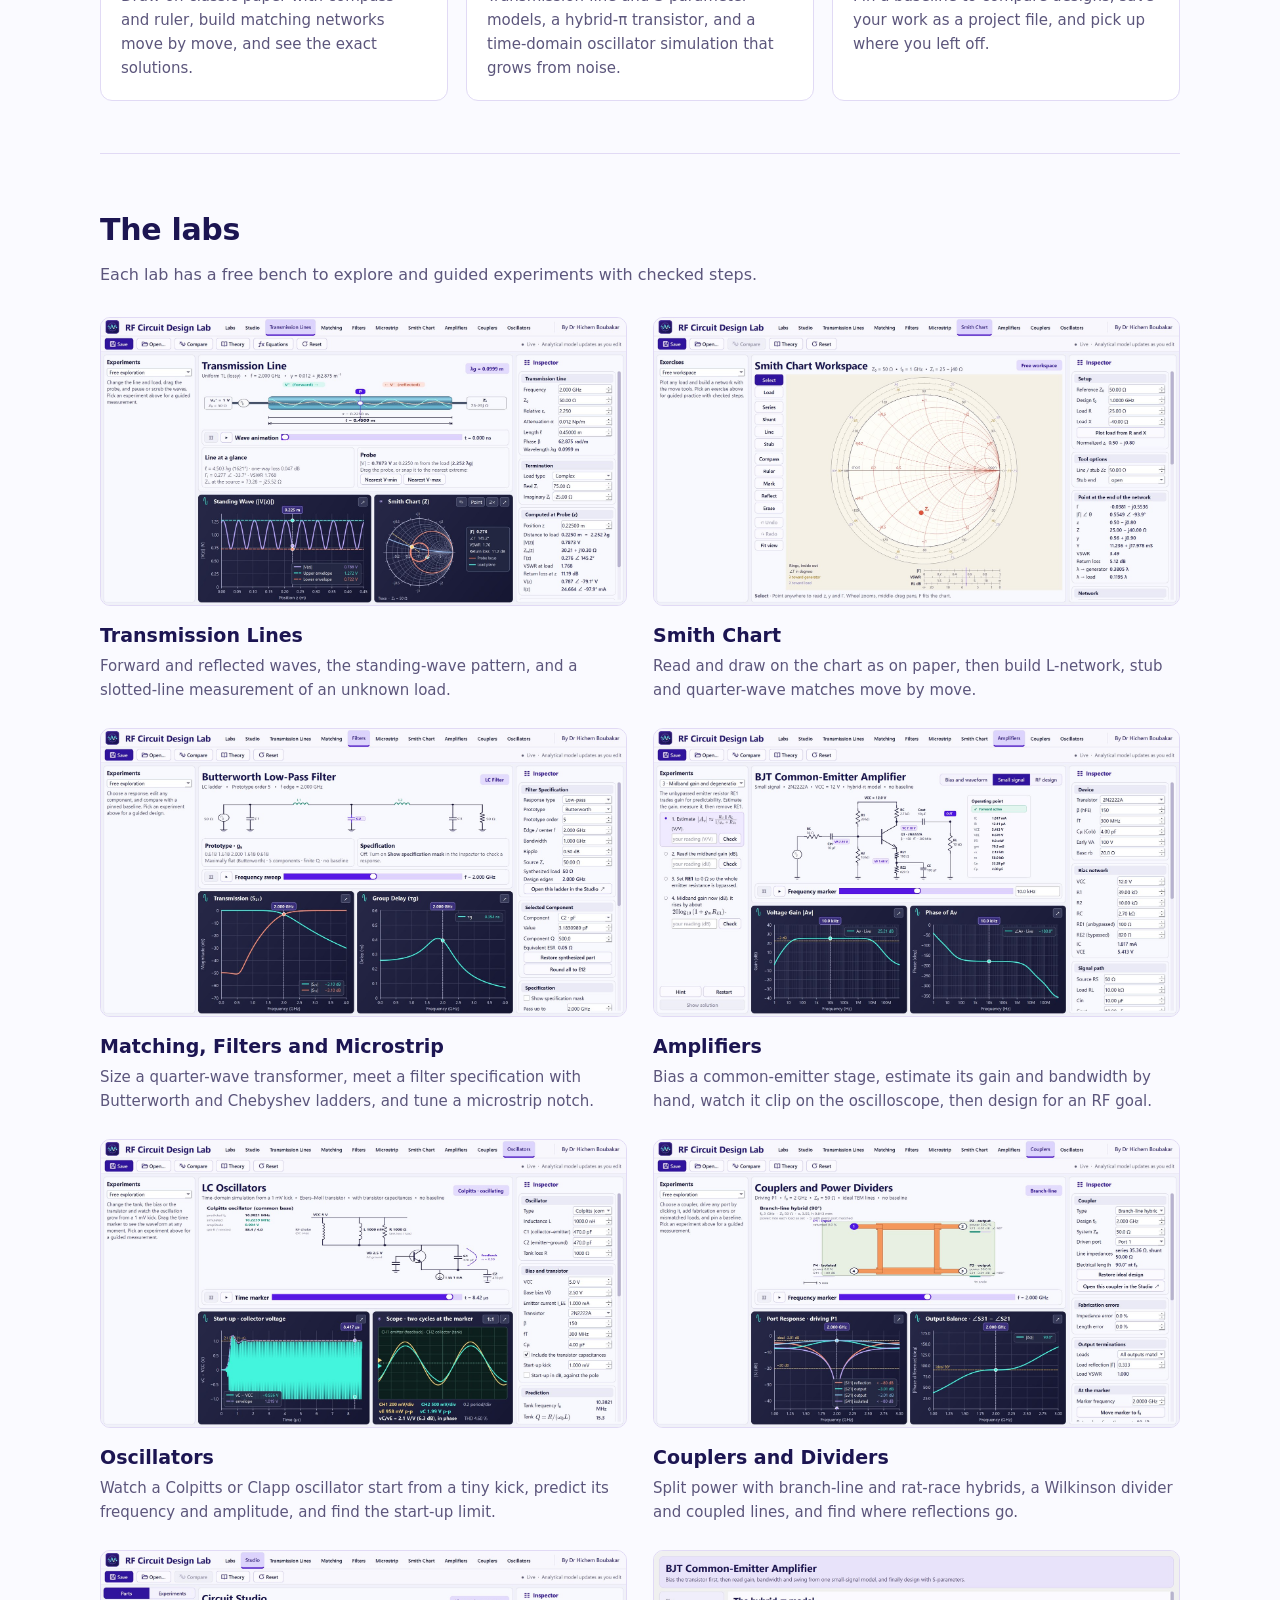
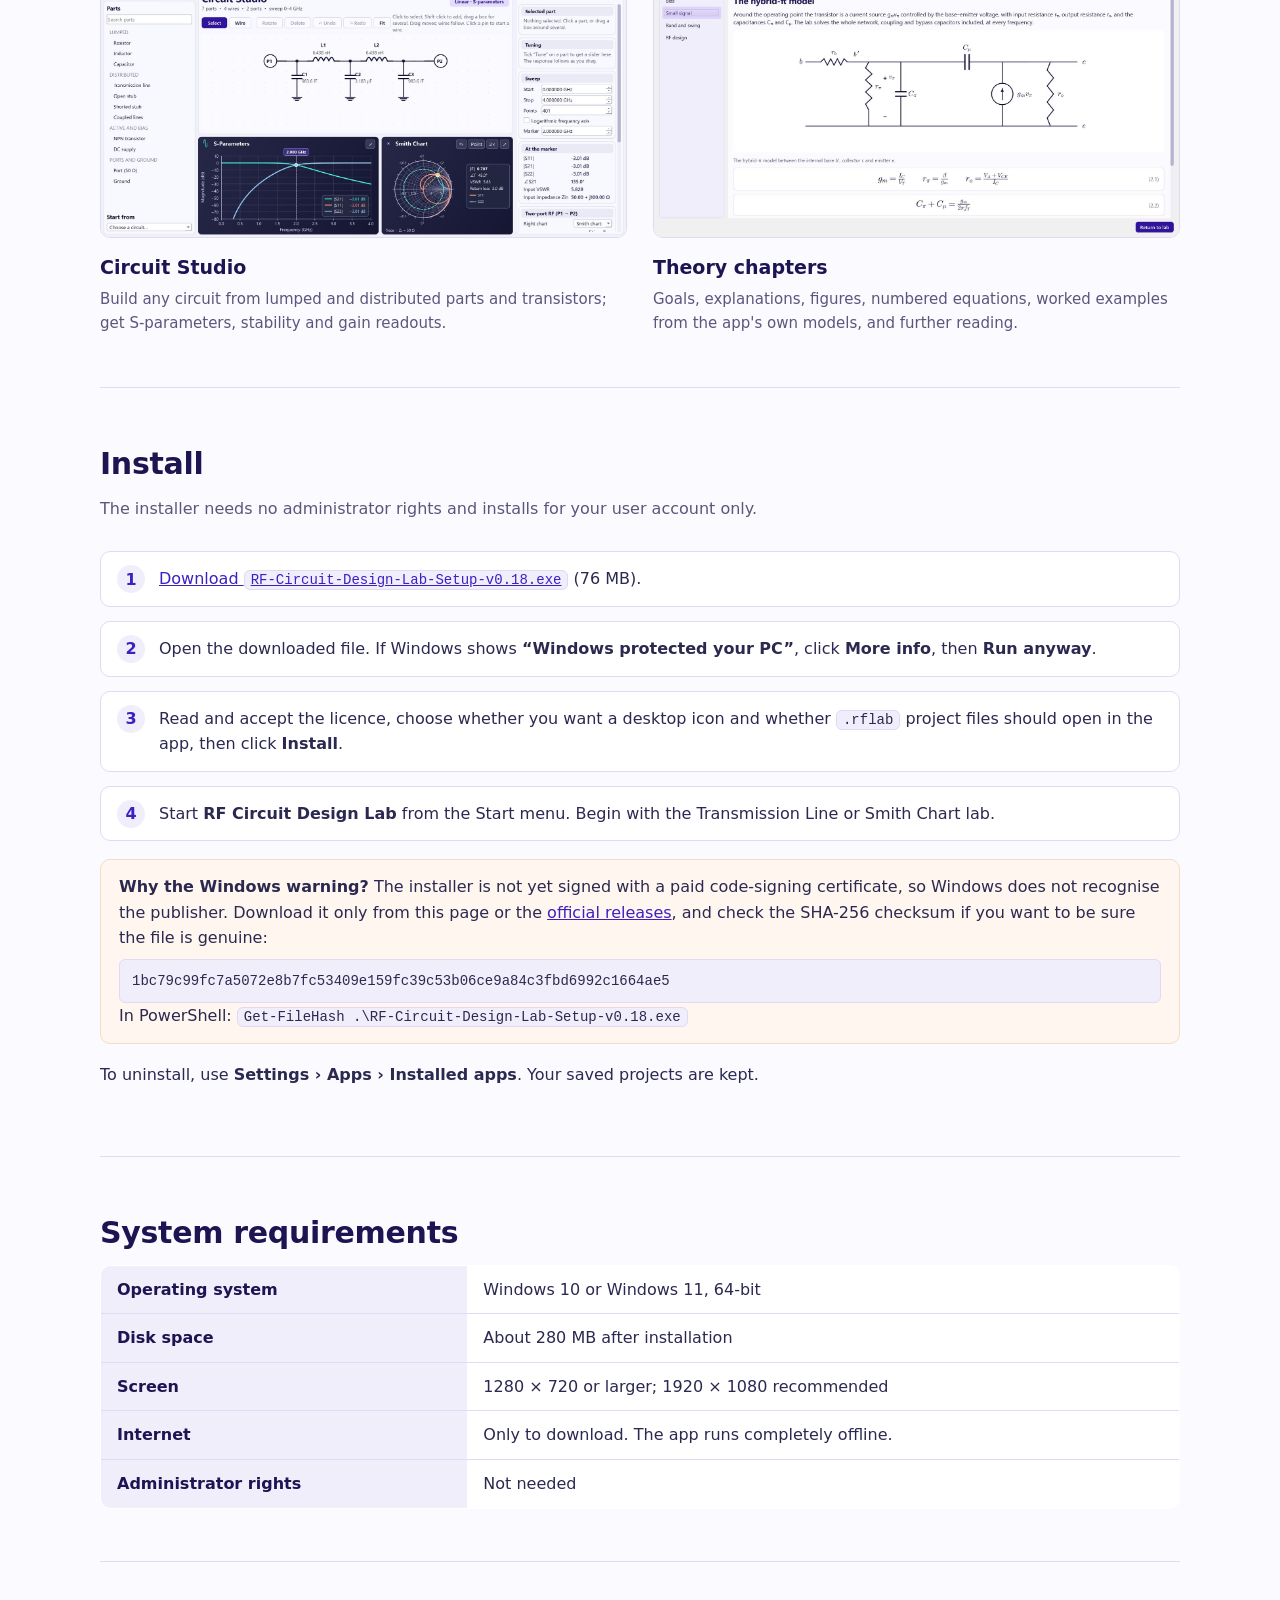
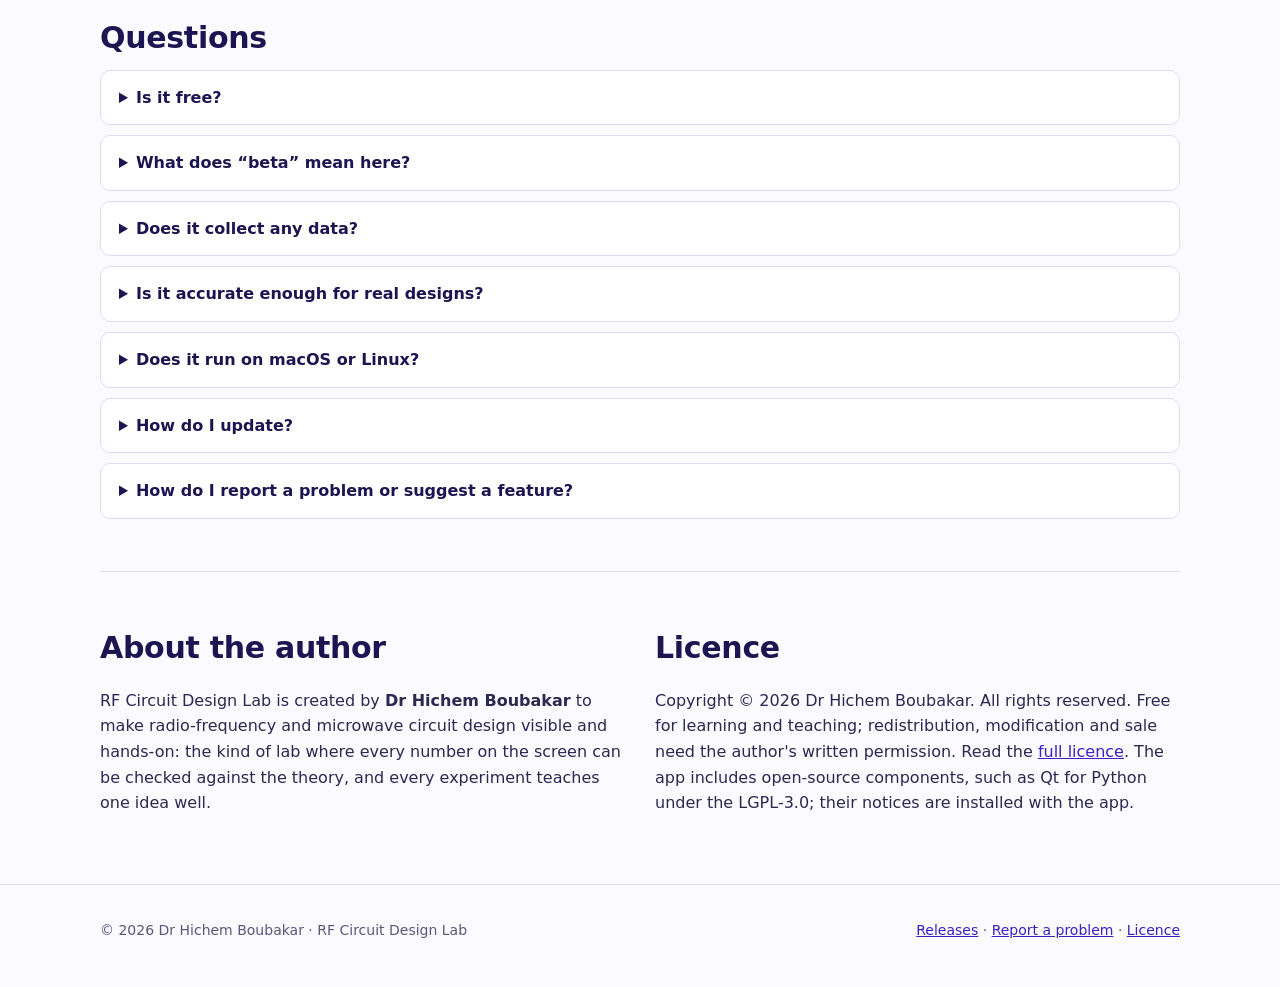
==== commit e3231425: "Smith Chart Lab online, and links for the hboubakar username - docs/smith/: a free Smith chart in th" ====
--- a/docs/index.html
+++ b/docs/index.html
@@ -7,7 +7,7 @@
 <meta name="description" content="RF Circuit Design Lab by Dr Hichem Boubakar: free, offline Windows labs for transmission lines, matching, filters, microstrip, the Smith chart, amplifiers, couplers and oscillators, with theory chapters and guided experiments.">
 <meta property="og:title" content="RF Circuit Design Lab">
 <meta property="og:description" content="Interactive RF and microwave circuit design labs for Windows, with theory and guided experiments. Free beta.">
-<meta property="og:image" content="https://hichemboubakar.github.io/rf-circuit-design-lab/images/library.jpg">
+<meta property="og:image" content="https://hboubakar.github.io/rf-circuit-design-lab/images/library.jpg">
 <meta property="og:type" content="website">
 <link rel="icon" href="images/favicon.ico">
 <style>
@@ -81,6 +81,11 @@
 details + details { margin-top: 10px; }
 summary { cursor: pointer; font-weight: 650; color: var(--ink); }
 details p { margin: 10px 0 0; color: var(--muted); }
+.online-card { display: grid; grid-template-columns: 96px 1fr; gap: 24px; align-items: start; background: var(--surface); border: 1px solid var(--line); border-radius: 16px; padding: 28px; box-shadow: var(--shadow); }
+.online-card img { border-radius: 22px; }
+.online-card h2 { margin-top: 10px; }
+.online-card .sub { margin-bottom: 18px; }
+.online-card .meta { margin: 0; }
 .author { display: grid; grid-template-columns: 1fr 1fr; gap: 30px; }
 footer { padding: 34px 0 46px; color: var(--muted); font-size: 14px; border-top: 1px solid var(--line); }
 footer .wrap { display: flex; flex-wrap: wrap; gap: 10px 24px; justify-content: space-between; }
@@ -90,6 +95,8 @@
   .list { grid-template-columns: 1fr; }
   header.top nav { display: none; }
   .hero { padding-top: 36px; }
+  .online-card { grid-template-columns: 1fr; padding: 22px; }
+  .online-card img { width: 64px; height: 64px; border-radius: 16px; }
 }
 @media (max-width: 560px) { .features { grid-template-columns: 1fr; } th { width: 42%; } }
 </style>
@@ -102,9 +109,10 @@
     <nav>
       <a href="#features">Features</a>
       <a href="#labs">Labs</a>
+      <a href="smith/">Smith chart online</a>
       <a href="#install">Install</a>
       <a href="#faq">FAQ</a>
-      <a href="https://github.com/hichemboubakar/rf-circuit-design-lab/releases">All versions</a>
+      <a href="https://github.com/hboubakar/rf-circuit-design-lab/releases">All versions</a>
     </nav>
   </div>
 </header>
@@ -116,17 +124,35 @@
       <h1>Learn RF circuit design by doing it.</h1>
       <p class="lead">Interactive labs for transmission lines, impedance matching, filters, microstrip, the Smith chart, amplifiers, couplers and oscillators, with textbook theory and guided experiments that check your answers.</p>
       <div class="actions">
-        <a class="button primary" href="https://github.com/hichemboubakar/rf-circuit-design-lab/releases/download/v0.18/RF-Circuit-Design-Lab-Setup-v0.18.exe">
+        <a class="button primary" href="https://github.com/hboubakar/rf-circuit-design-lab/releases/download/v0.18/RF-Circuit-Design-Lab-Setup-v0.18.exe">
           <svg viewBox="0 0 24 24" fill="none" stroke="currentColor" stroke-width="2.2" stroke-linecap="round" stroke-linejoin="round" aria-hidden="true"><path d="M12 3v12m0 0-5-5m5 5 5-5M4 19h16"/></svg>
           Download for Windows
         </a>
-        <a class="button" href="#install">How to install</a>
+        <a class="button" href="smith/">Try the Smith chart online</a>
       </div>
       <p class="meta">Version 0.18 beta · 76 MB installer · Windows 10 and 11, 64-bit · Works offline</p>
       <p class="by">Created by <strong>Dr Hichem Boubakar</strong></p>
     </div>
     <img class="shot" src="images/library.jpg" alt="The Lab Library: nine labs and the Circuit Studio, each with its experiments and progress" width="1600" height="873">
   </div>
+
+  <section id="online" class="online">
+    <div class="online-card">
+      <img src="smith/icons/icon-192.png" alt="" width="96" height="96">
+      <div>
+        <span class="badge">Free · in your browser · phones too</span>
+        <h2>Smith Chart Lab, online</h2>
+        <p class="sub">The lab's Smith chart, on any phone, tablet or computer. Plot a load and see where each value is read, then match it with a compass, a ruler and step-by-step solutions. It includes the seven guided lessons, and it works offline once opened.</p>
+        <div class="actions">
+          <a class="button primary" href="smith/">
+            <svg viewBox="0 0 24 24" fill="none" stroke="currentColor" stroke-width="2.2" stroke-linecap="round" stroke-linejoin="round" aria-hidden="true"><circle cx="12" cy="12" r="9"/><path d="M3 12h18M12 12a4.5 4.5 0 0 1 9 0"/></svg>
+            Open Smith Chart Lab
+          </a>
+          <span class="meta">No download or sign-in. Share a problem as a link, or print a worksheet.</span>
+        </div>
+      </div>
+    </div>
+  </section>
 
   <section id="features">
     <h2>A complete RF lab bench on your laptop</h2>
@@ -160,12 +186,12 @@
     <h2>Install</h2>
     <p class="sub">The installer needs no administrator rights and installs for your user account only.</p>
     <ol class="steps">
-      <li><a href="https://github.com/hichemboubakar/rf-circuit-design-lab/releases/download/v0.18/RF-Circuit-Design-Lab-Setup-v0.18.exe">Download <code>RF-Circuit-Design-Lab-Setup-v0.18.exe</code></a> (76 MB).</li>
+      <li><a href="https://github.com/hboubakar/rf-circuit-design-lab/releases/download/v0.18/RF-Circuit-Design-Lab-Setup-v0.18.exe">Download <code>RF-Circuit-Design-Lab-Setup-v0.18.exe</code></a> (76 MB).</li>
       <li>Open the downloaded file. If Windows shows <strong>“Windows protected your PC”</strong>, click <strong>More info</strong>, then <strong>Run anyway</strong>.</li>
       <li>Read and accept the licence, choose whether you want a desktop icon and whether <code>.rflab</code> project files should open in the app, then click <strong>Install</strong>.</li>
       <li>Start <strong>RF Circuit Design Lab</strong> from the Start menu. Begin with the Transmission Line or Smith Chart lab.</li>
     </ol>
-    <div class="note"><strong>Why the Windows warning?</strong> The installer is not yet signed with a paid code-signing certificate, so Windows does not recognise the publisher. Download it only from this page or the <a href="https://github.com/hichemboubakar/rf-circuit-design-lab/releases">official releases</a>, and check the SHA-256 checksum if you want to be sure the file is genuine:
+    <div class="note"><strong>Why the Windows warning?</strong> The installer is not yet signed with a paid code-signing certificate, so Windows does not recognise the publisher. Download it only from this page or the <a href="https://github.com/hboubakar/rf-circuit-design-lab/releases">official releases</a>, and check the SHA-256 checksum if you want to be sure the file is genuine:
       <span class="hash">1bc79c99fc7a5072e8b7fc53409e159fc39c53b06ce9a84c3fbd6992c1664ae5</span>
       In PowerShell: <code>Get-FileHash .\RF-Circuit-Design-Lab-Setup-v0.18.exe</code></div>
     <p style="margin-top:18px">To uninstall, use <strong>Settings › Apps › Installed apps</strong>. Your saved projects are kept.</p>
@@ -190,7 +216,7 @@
     <details><summary>Is it accurate enough for real designs?</summary><p>It uses simplified models made for teaching. Results show the right behaviour and trends but can differ from real hardware. Do not use it for production or safety-critical design.</p></details>
     <details><summary>Does it run on macOS or Linux?</summary><p>Not yet. This version is for Windows only.</p></details>
     <details><summary>How do I update?</summary><p>Download the newest installer from this page and run it. It replaces the old version and keeps your saved work.</p></details>
-    <details><summary>How do I report a problem or suggest a feature?</summary><p><a href="https://github.com/hichemboubakar/rf-circuit-design-lab/issues">Open an issue on GitHub</a> with what you did, what you expected and what happened, plus a screenshot if you can.</p></details>
+    <details><summary>How do I report a problem or suggest a feature?</summary><p><a href="https://github.com/hboubakar/rf-circuit-design-lab/issues">Open an issue on GitHub</a> with what you did, what you expected and what happened, plus a screenshot if you can.</p></details>
   </section>
 
   <section id="about">
@@ -201,7 +227,7 @@
       </div>
       <div>
         <h2>Licence</h2>
-        <p>Copyright © 2026 Dr Hichem Boubakar. All rights reserved. Free for learning and teaching; redistribution, modification and sale need the author's written permission. Read the <a href="https://github.com/hichemboubakar/rf-circuit-design-lab/blob/main/LICENSE.txt">full licence</a>. The app includes open-source components, such as Qt for Python under the LGPL-3.0; their notices are installed with the app.</p>
+        <p>Copyright © 2026 Dr Hichem Boubakar. All rights reserved. Free for learning and teaching; redistribution, modification and sale need the author's written permission. Read the <a href="https://github.com/hboubakar/rf-circuit-design-lab/blob/main/LICENSE.txt">full licence</a>. The app includes open-source components, such as Qt for Python under the LGPL-3.0; their notices are installed with the app.</p>
       </div>
     </div>
   </section>
@@ -210,7 +236,7 @@
 <footer>
   <div class="wrap">
     <span>© 2026 Dr Hichem Boubakar · RF Circuit Design Lab</span>
-    <span><a href="https://github.com/hichemboubakar/rf-circuit-design-lab/releases">Releases</a> · <a href="https://github.com/hichemboubakar/rf-circuit-design-lab/issues">Report a problem</a> · <a href="https://github.com/hichemboubakar/rf-circuit-design-lab/blob/main/LICENSE.txt">Licence</a></span>
+    <span><a href="https://github.com/hboubakar/rf-circuit-design-lab/releases">Releases</a> · <a href="https://github.com/hboubakar/rf-circuit-design-lab/issues">Report a problem</a> · <a href="https://github.com/hboubakar/rf-circuit-design-lab/blob/main/LICENSE.txt">Licence</a></span>
   </div>
 </footer>
 </body>
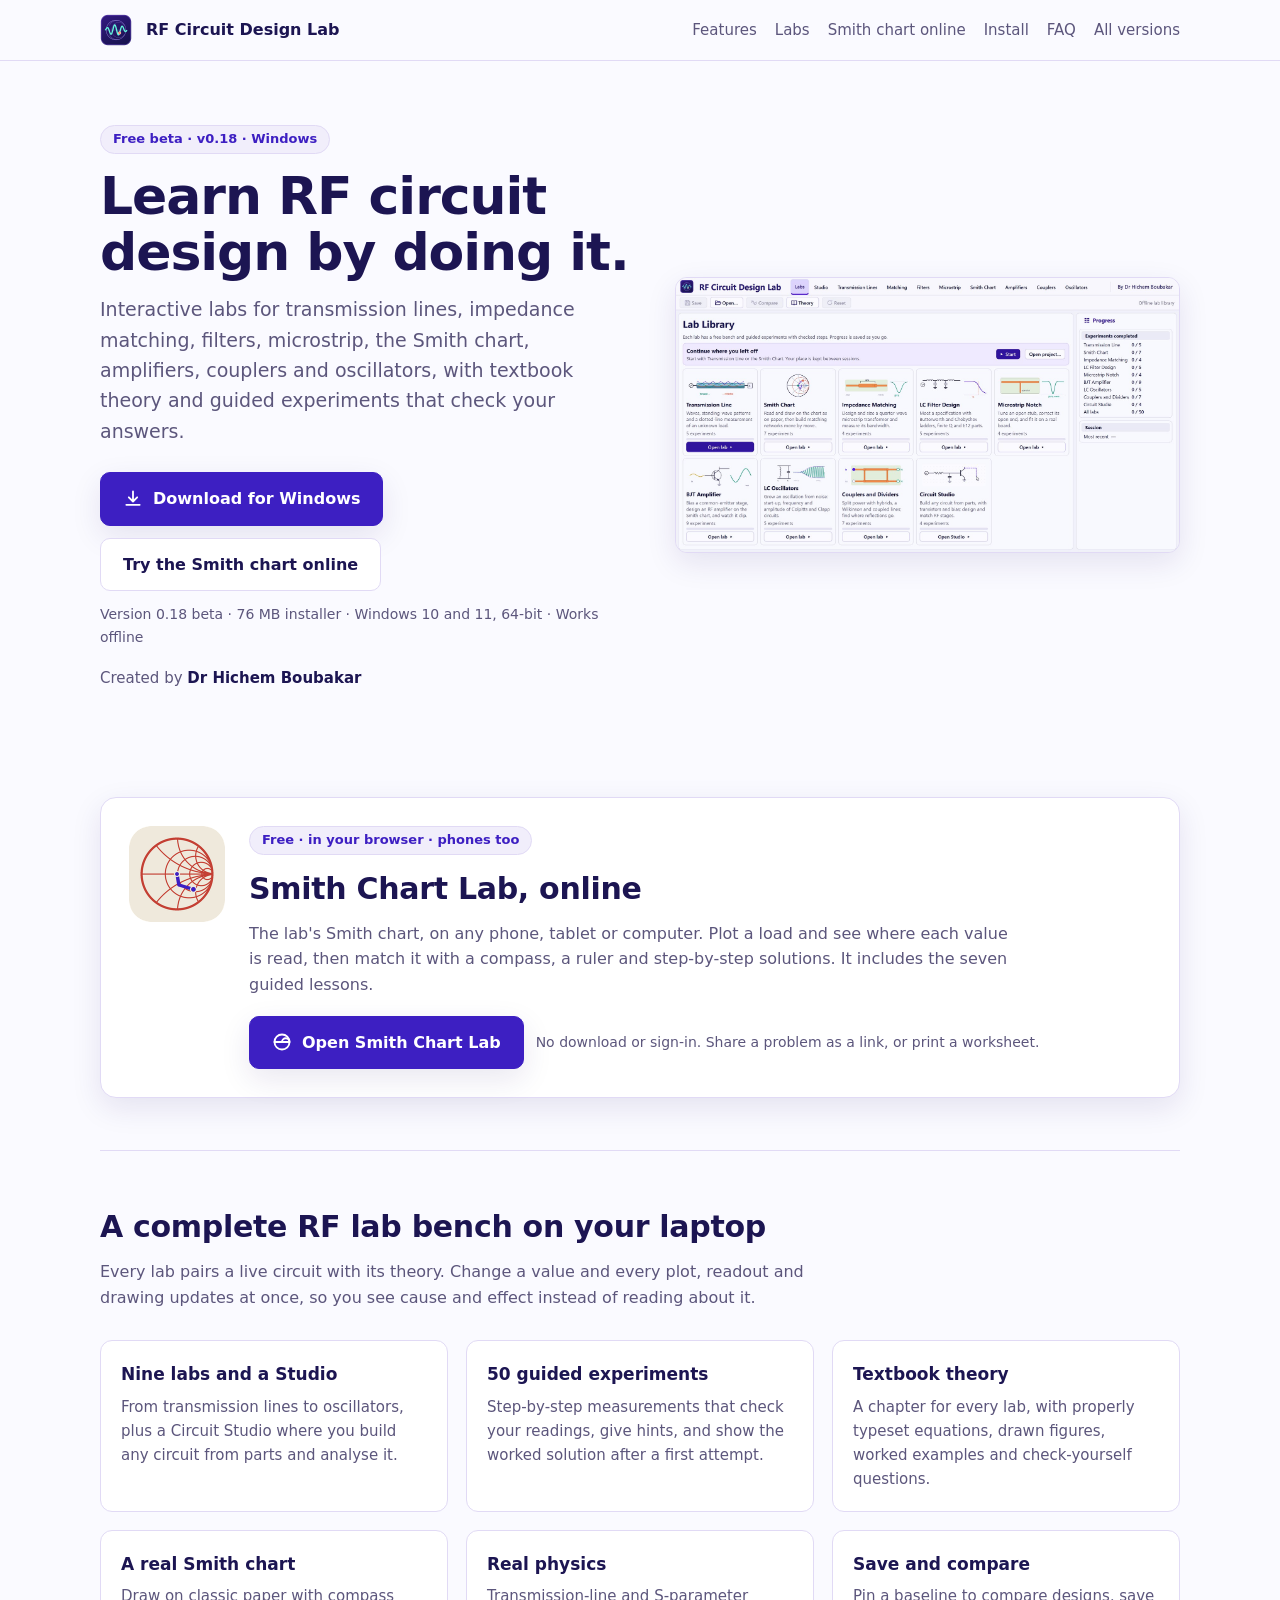
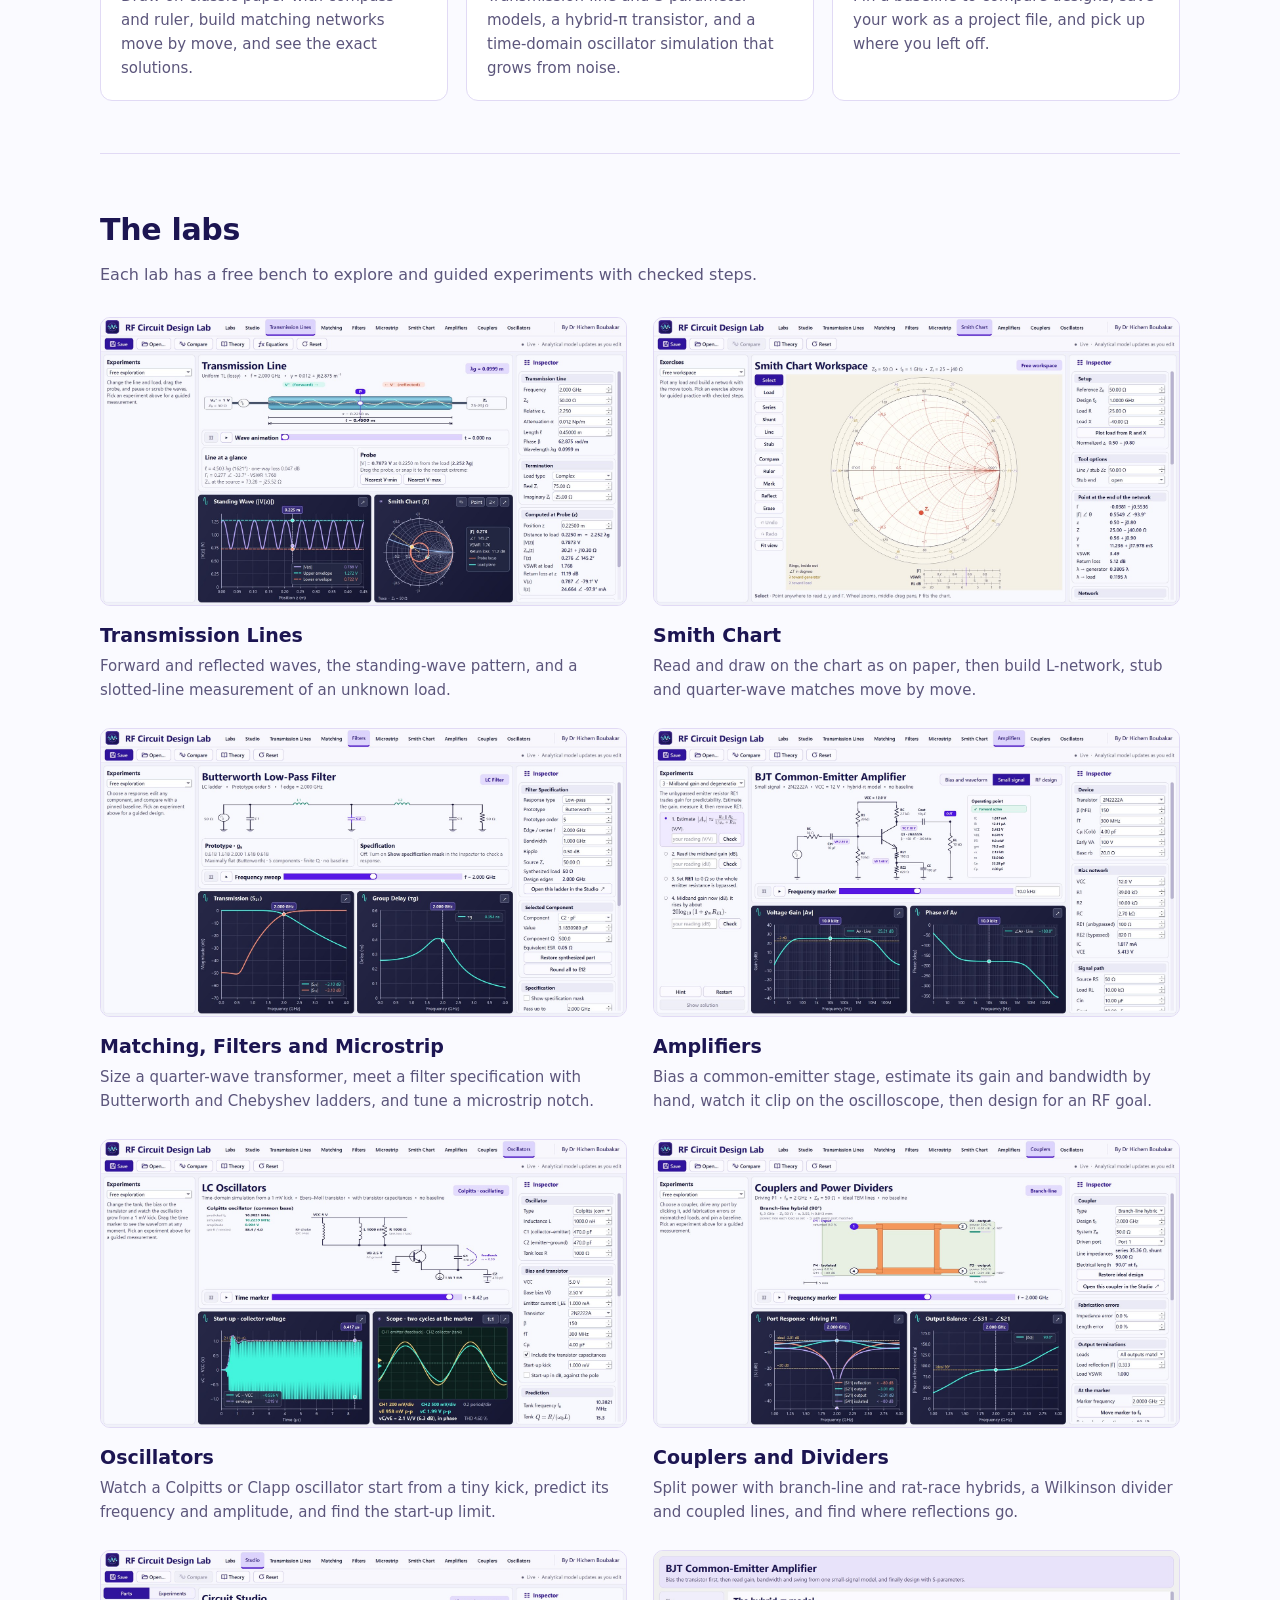
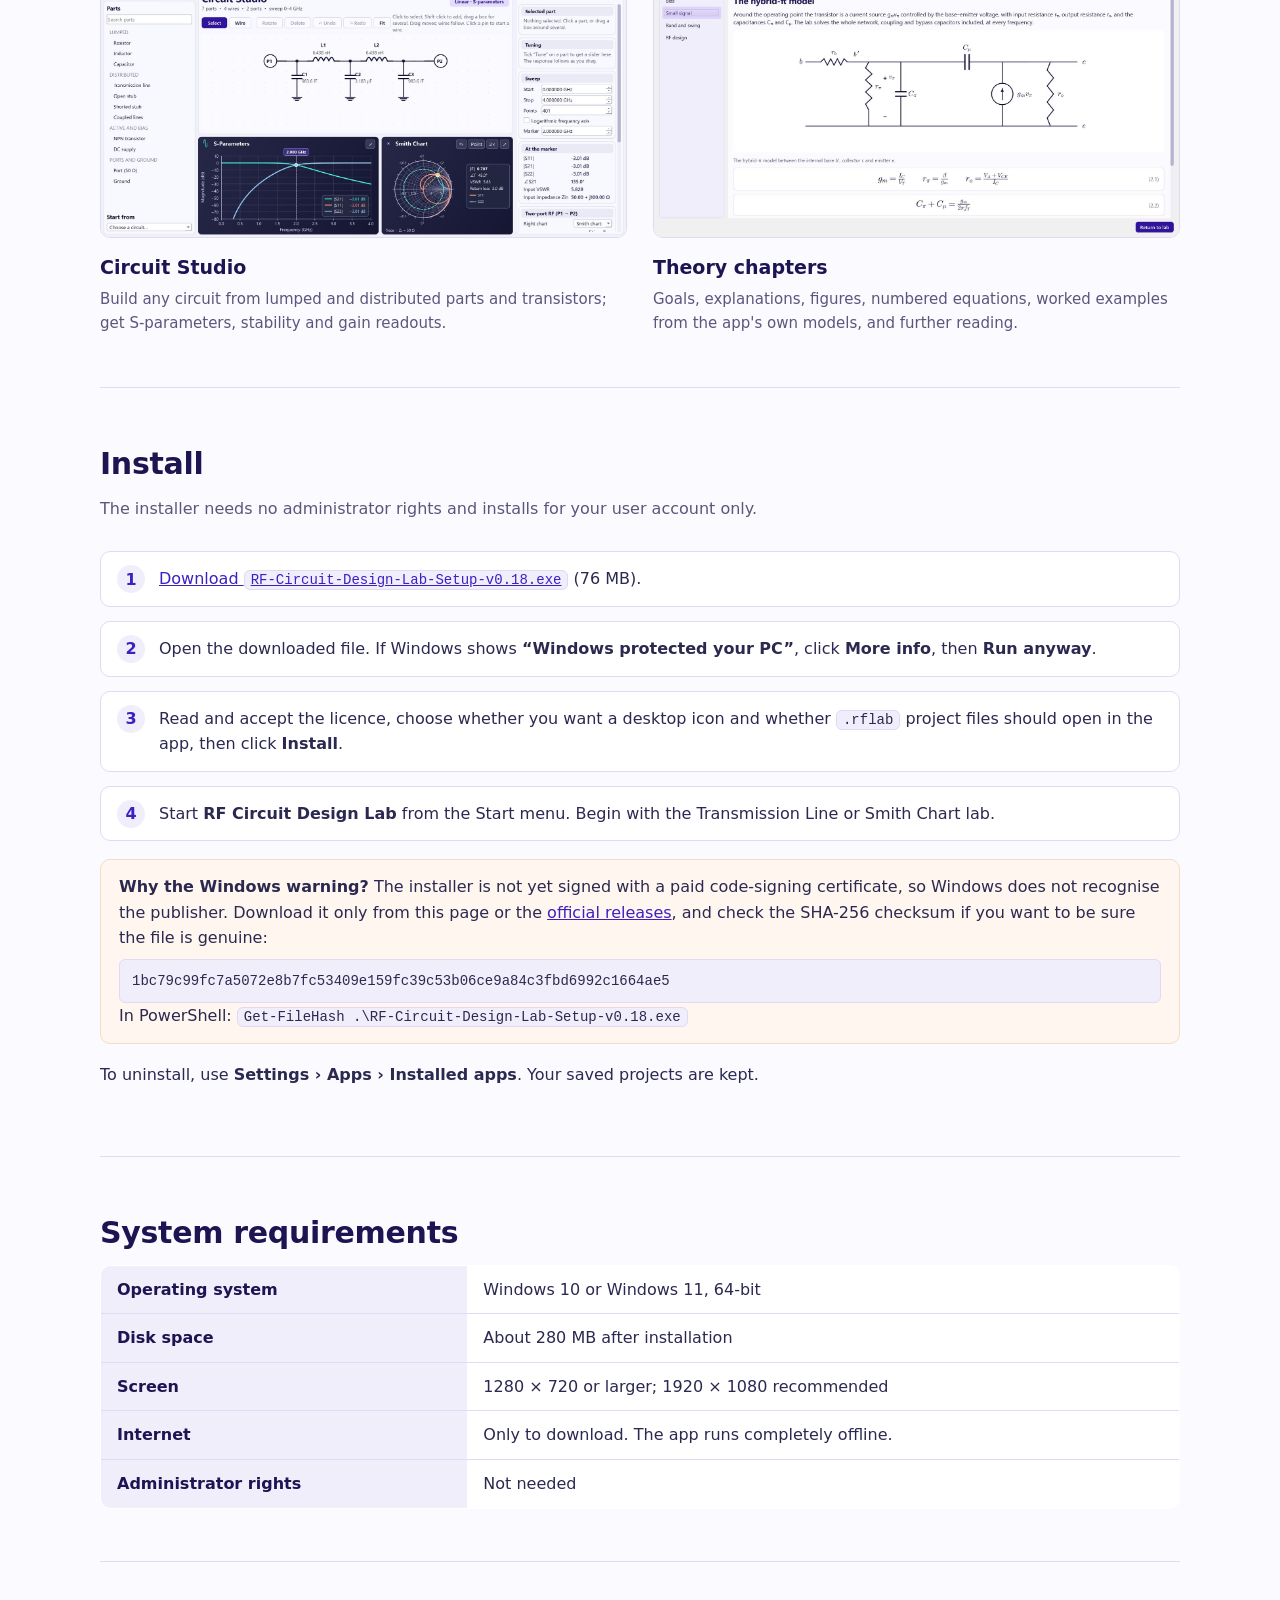
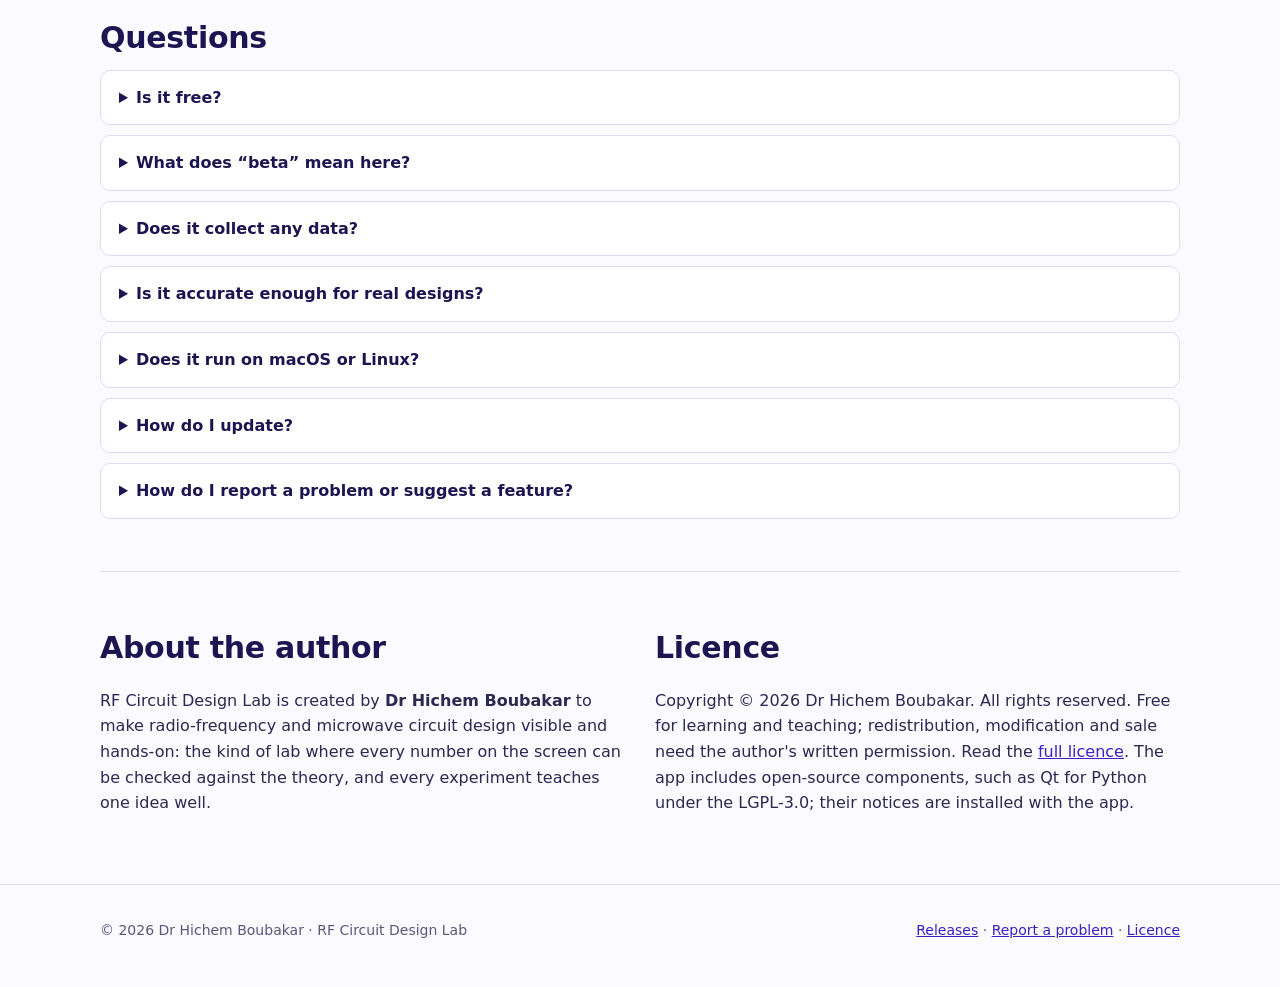
==== commit c34a0b50: "Smith Chart Lab: browser only for now, no offline install The online Smith chart no longer offers to" ====
--- a/docs/index.html
+++ b/docs/index.html
@@ -142,7 +142,7 @@
       <div>
         <span class="badge">Free · in your browser · phones too</span>
         <h2>Smith Chart Lab, online</h2>
-        <p class="sub">The lab's Smith chart, on any phone, tablet or computer. Plot a load and see where each value is read, then match it with a compass, a ruler and step-by-step solutions. It includes the seven guided lessons, and it works offline once opened.</p>
+        <p class="sub">The lab's Smith chart, on any phone, tablet or computer. Plot a load and see where each value is read, then match it with a compass, a ruler and step-by-step solutions. It includes the seven guided lessons.</p>
         <div class="actions">
           <a class="button primary" href="smith/">
             <svg viewBox="0 0 24 24" fill="none" stroke="currentColor" stroke-width="2.2" stroke-linecap="round" stroke-linejoin="round" aria-hidden="true"><circle cx="12" cy="12" r="9"/><path d="M3 12h18M12 12a4.5 4.5 0 0 1 9 0"/></svg>
